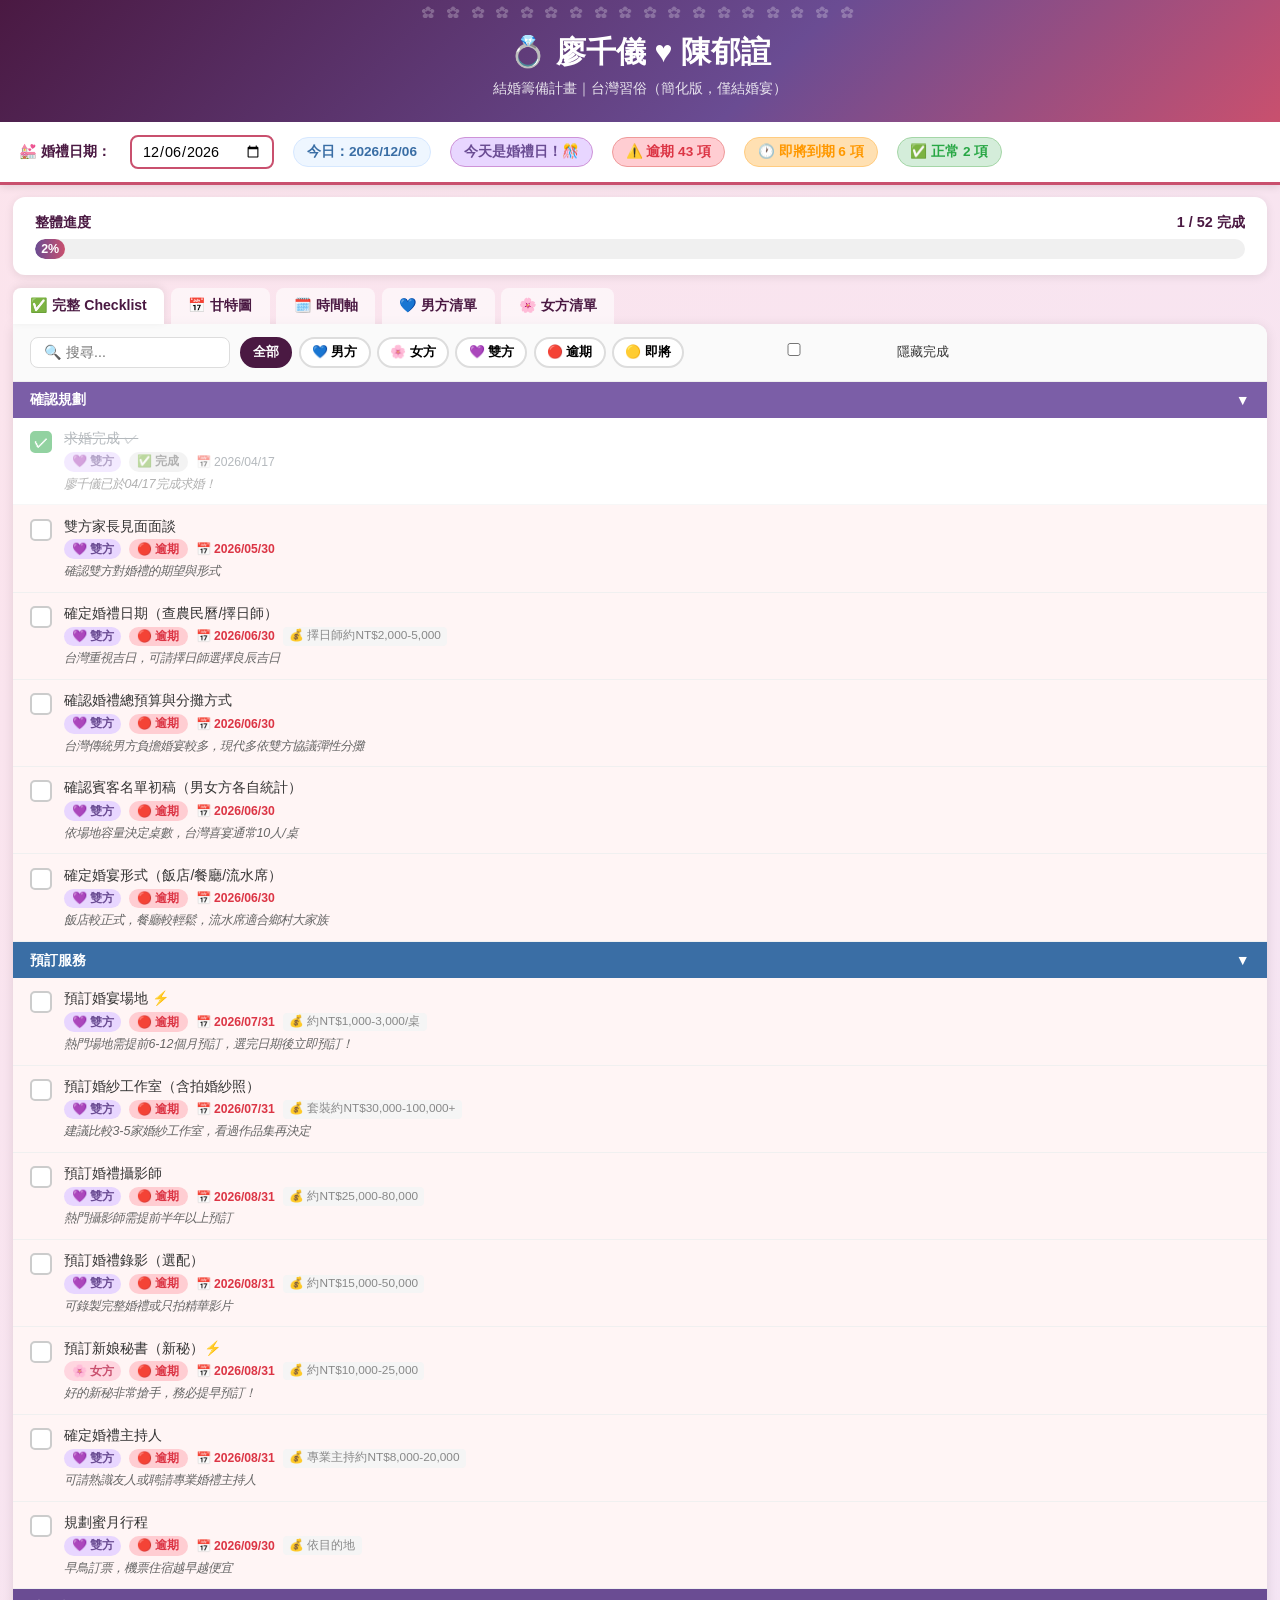
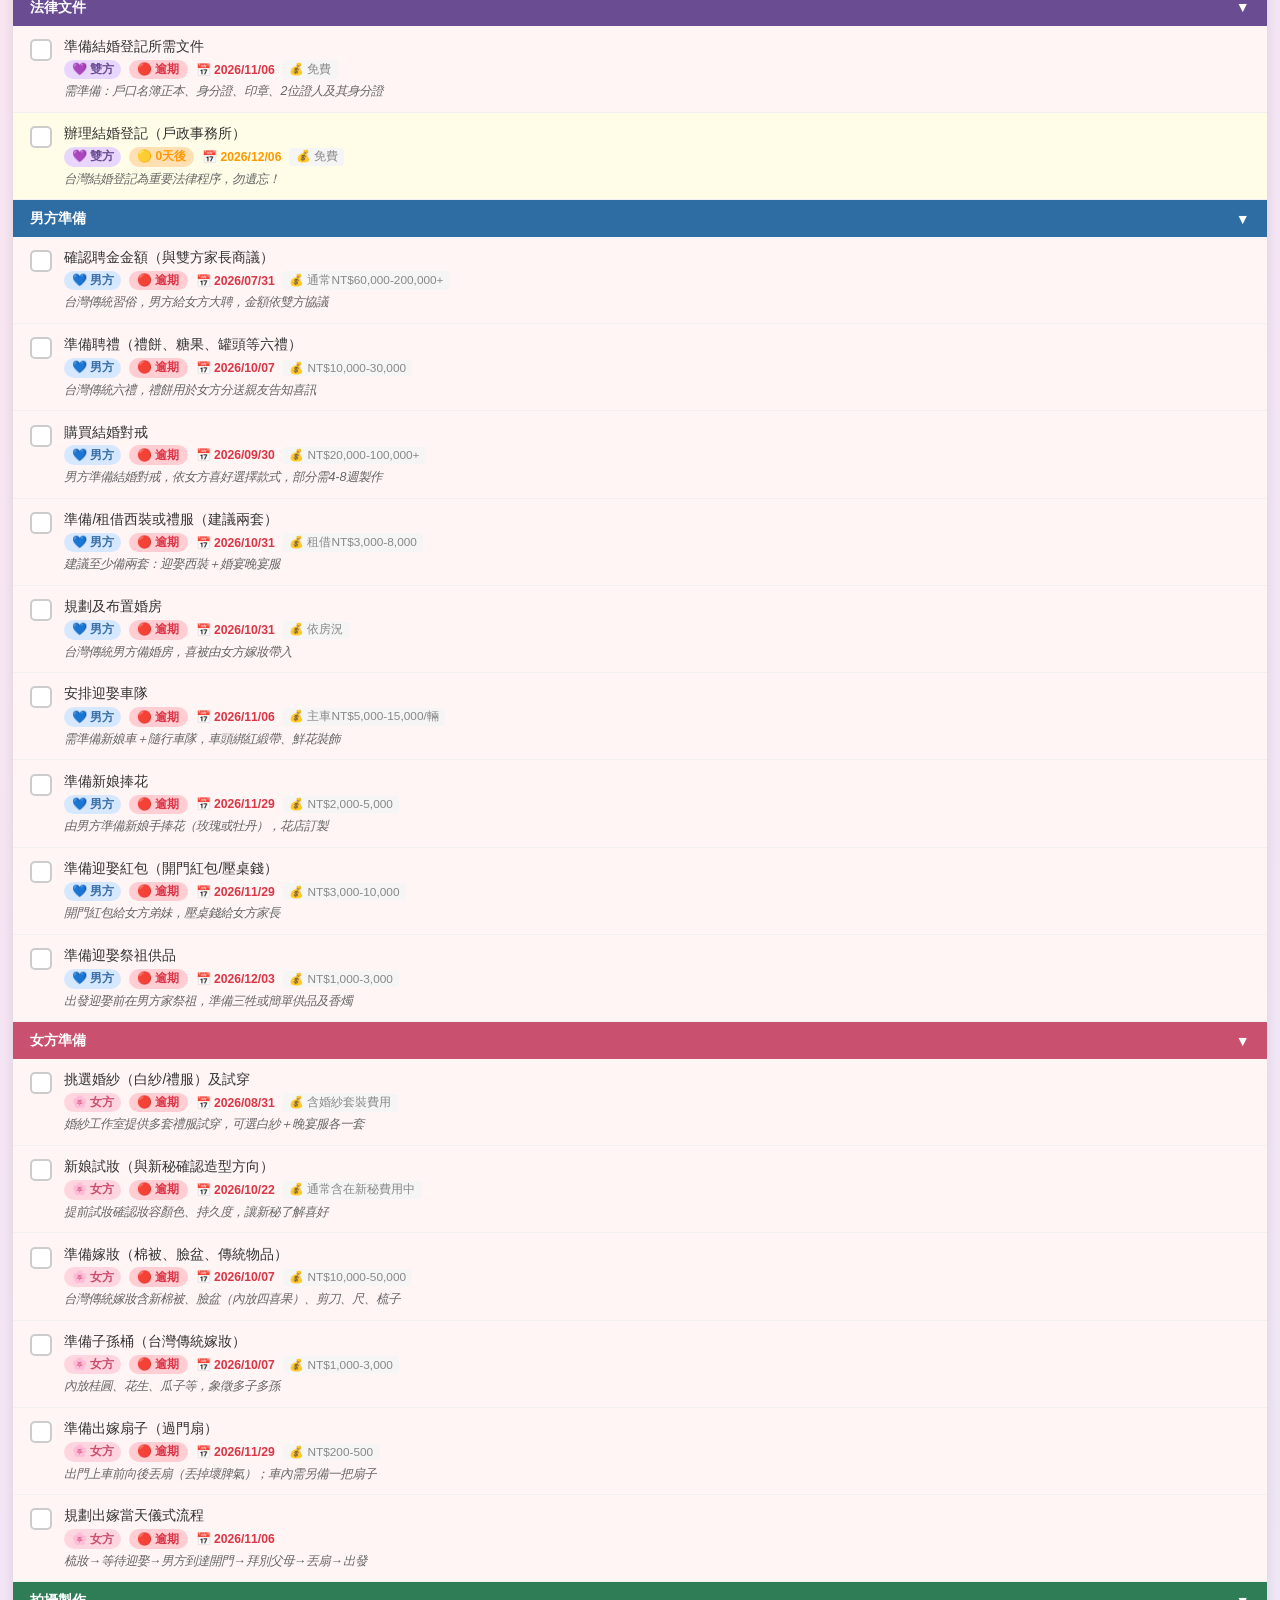
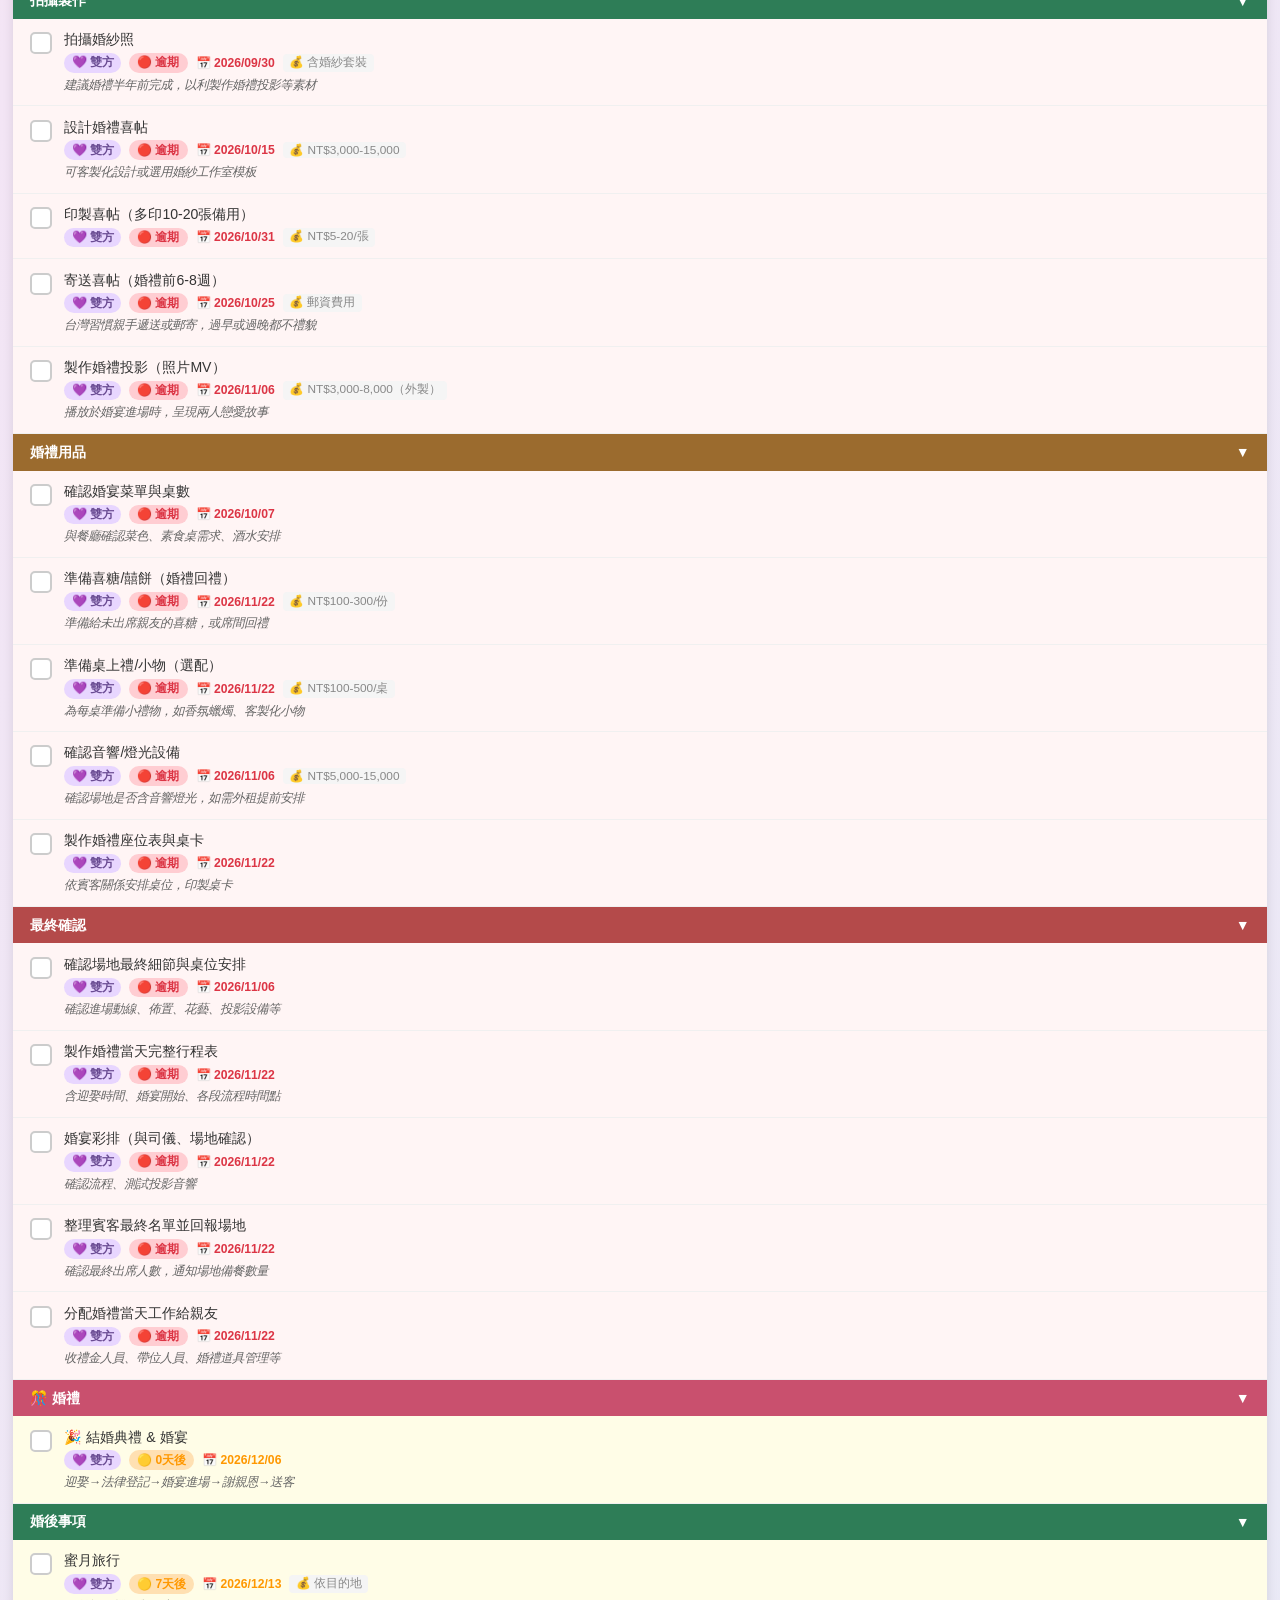
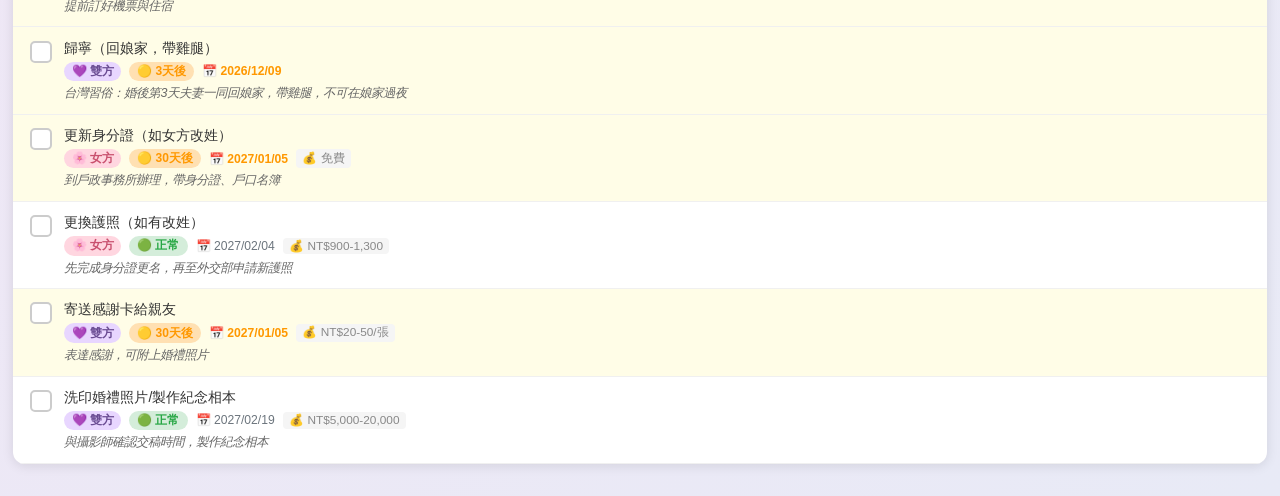
==== planner/index.html @ e8881067 "feat: 新增 planner/ 婚禮規劃頁，部署至 GitHub Pages 將 wedding_planner.html 複製至 planner/index.html 並部署， 讓老婆可透過 /" ====
<!DOCTYPE html>
<html lang="zh-TW">
<head>
<meta charset="UTF-8">
<meta name="viewport" content="width=device-width, initial-scale=1.0">
<title>廖千儀 ♥ 陳郁諠 婚禮籌備計畫</title>
<style>
:root{
  --pink:#C9506E;--pink-l:#FFD6E0;--pink-p:#FFF0F5;
  --blue:#3A6EA5;--blue-l:#D6E8FF;--blue-p:#EEF6FF;
  --purple:#6A4C93;--purple-l:#E8D6FF;
  --dark:#4A1942;--green:#28a745;--green-l:#D4EDDA;
  --red:#dc3545;--red-l:#FFCDD2;
  --yellow:#FFF9C4;--orange:#FF9800;--orange-l:#FFE0B2;
  --gray:#6c757d;--white:#fff;
}
*{box-sizing:border-box;margin:0;padding:0;}
body{font-family:'Segoe UI',Arial,sans-serif;background:linear-gradient(135deg,#fce4ec 0%,#f3e5f5 50%,#e8eaf6 100%);min-height:100vh;color:#333;}

/* Hero */
.hero{background:linear-gradient(135deg,var(--dark) 0%,#6A4C93 60%,var(--pink) 100%);color:#fff;text-align:center;padding:2rem 1rem 1.5rem;position:relative;overflow:hidden;}
.hero::before{content:"✿ ✿ ✿ ✿ ✿ ✿ ✿ ✿ ✿ ✿ ✿ ✿ ✿ ✿ ✿ ✿ ✿ ✿";position:absolute;top:6px;left:0;right:0;font-size:13px;opacity:.25;letter-spacing:4px;}
.hero h1{font-size:1.9rem;font-weight:700;margin-bottom:.4rem;}
.hero p{font-size:.9rem;opacity:.85;}

/* Settings bar */
.settings-bar{background:#fff;border-bottom:3px solid var(--pink);padding:.8rem 1.2rem;display:flex;gap:1.2rem;align-items:center;flex-wrap:wrap;box-shadow:0 2px 8px rgba(0,0,0,.1);}
.settings-bar label{font-weight:700;font-size:.9rem;color:var(--dark);}
.settings-bar input[type=date]{padding:.35rem .6rem;border:2px solid var(--pink);border-radius:8px;font-size:.9rem;cursor:pointer;font-family:inherit;}
.today-badge{background:var(--blue-p);color:var(--blue);padding:.3rem .8rem;border-radius:20px;font-size:.85rem;font-weight:600;border:1px solid var(--blue-l);}
.stat-badge{padding:.3rem .8rem;border-radius:20px;font-size:.85rem;font-weight:700;cursor:pointer;}
.stat-overdue{background:var(--red-l);color:var(--red);border:1px solid #ef9a9a;}
.stat-soon{background:var(--orange-l);color:var(--orange);border:1px solid #ffcc80;}
.stat-ok{background:var(--green-l);color:var(--green);border:1px solid #a5d6a7;}
.days-to-wedding{background:var(--purple-l);color:var(--purple);border:1px solid #ce93d8;padding:.3rem .8rem;border-radius:20px;font-size:.85rem;font-weight:700;}

/* Progress */
.progress-section{background:#fff;margin:.8rem;border-radius:12px;padding:1rem 1.4rem;box-shadow:0 2px 10px rgba(0,0,0,.09);}
.progress-label{display:flex;justify-content:space-between;margin-bottom:.4rem;font-weight:600;color:var(--dark);font-size:.9rem;}
.progress-bar{height:20px;background:#f0f0f0;border-radius:10px;overflow:hidden;}
.progress-fill{height:100%;border-radius:10px;background:linear-gradient(90deg,var(--purple),var(--pink));transition:width .5s;display:flex;align-items:center;justify-content:center;color:#fff;font-size:.78rem;font-weight:700;min-width:30px;}

/* Tabs */
.tabs{display:flex;gap:.4rem;padding:0 .8rem;flex-wrap:wrap;}
.tab-btn{padding:.55rem 1.1rem;border:none;border-radius:8px 8px 0 0;cursor:pointer;font-size:.88rem;font-weight:600;background:rgba(255,255,255,.6);color:var(--dark);transition:all .2s;}
.tab-btn.active{background:#fff;box-shadow:0 -2px 8px rgba(0,0,0,.08);}
.tab-btn:hover:not(.active){background:rgba(255,255,255,.85);}

/* Tab content */
.tab-content{display:none;padding:0 .8rem 2rem;}
.tab-content.active{display:block;}

/* ── GANTT ── */
.gantt-wrap{background:#fff;border-radius:0 12px 12px 12px;padding:1.1rem;overflow-x:auto;box-shadow:0 2px 12px rgba(0,0,0,.1);}
.gantt-info{background:var(--yellow);border-left:4px solid #f9a825;padding:.6rem 1rem;border-radius:4px;margin-bottom:.9rem;font-size:.85rem;color:#5d4037;}
.legend{display:flex;gap:.9rem;flex-wrap:wrap;font-size:.82rem;align-items:center;margin-bottom:.9rem;}
.legend-item{display:flex;align-items:center;gap:.3rem;}
.leg-dot{width:16px;height:16px;border-radius:3px;}
table.gantt{border-collapse:collapse;width:100%;min-width:880px;font-size:.8rem;}
table.gantt th{background:var(--dark);color:#fff;padding:.45rem .35rem;text-align:center;white-space:nowrap;font-weight:700;font-size:.78rem;}
table.gantt td{border:1px solid #e0e0e0;padding:.3rem .3rem;vertical-align:middle;}
table.gantt tr:hover td{filter:brightness(.96);}
.g-cat{font-weight:700;font-size:.76rem;text-align:center;}
.g-task{font-size:.82rem;}
.g-own{text-align:center;font-weight:700;font-size:.76rem;color:#fff;border-radius:4px;padding:.1rem .25rem;white-space:nowrap;}
.o-m{background:var(--blue);}
.o-f{background:var(--pink);}
.o-b{background:var(--purple);}
.g-bar{text-align:center;font-size:.85rem;transition:background .3s;}
/* bar colors */
.bar-m{background:#bcd4f0;}
.bar-f{background:#f5b8cc;}
.bar-b{background:#c9b8e8;}
.bar-done{background:#aedca0;}
.bar-wed{background:var(--pink);color:#fff;font-weight:700;}
/* column state overrides (applied via JS class) */
.col-today{background:#FFF9C4 !important;outline:2px solid #f9a825;outline-offset:-2px;}
.col-wed{background:#FFCDD2 !important;outline:2px solid var(--pink);outline-offset:-2px;}
.col-past{opacity:.55;}
.th-today{background:#f9a825 !important;position:relative;}
.th-wed{background:var(--pink) !important;}
.th-past{background:#888 !important;}

/* ── CHECKLIST ── */
.cl-wrap{background:#fff;border-radius:0 12px 12px 12px;box-shadow:0 2px 12px rgba(0,0,0,.1);overflow:hidden;}
.cl-toolbar{padding:.8rem 1.1rem;background:#fafafa;border-bottom:1px solid #eee;display:flex;gap:.6rem;align-items:center;flex-wrap:wrap;}
.cl-toolbar input{padding:.4rem .8rem;border:1px solid #ddd;border-radius:8px;font-size:.88rem;width:200px;}
.filter-wrap{display:flex;gap:.4rem;flex-wrap:wrap;}
.fbtn{padding:.3rem .7rem;border:2px solid #ddd;border-radius:16px;cursor:pointer;font-size:.8rem;background:#fff;font-weight:600;transition:all .2s;}
.fbtn.a-all{border-color:var(--dark);background:var(--dark);color:#fff;}
.fbtn.a-m{border-color:var(--blue);background:var(--blue);color:#fff;}
.fbtn.a-f{border-color:var(--pink);background:var(--pink);color:#fff;}
.fbtn.a-b{border-color:var(--purple);background:var(--purple);color:#fff;}
.fbtn.a-over{border-color:var(--red);background:var(--red);color:#fff;}
.fbtn.a-soon{border-color:var(--orange);background:var(--orange);color:#fff;}
.fbtn:hover:not([class*='a-']){background:#f0f0f0;}
.cl-sec-hdr{padding:.55rem 1.1rem;font-weight:700;font-size:.88rem;color:#fff;cursor:pointer;display:flex;justify-content:space-between;align-items:center;user-select:none;}
.cl-sec-hdr:hover{filter:brightness(.93);}
.cl-item{display:flex;align-items:flex-start;gap:.75rem;padding:.7rem 1.1rem;border-bottom:1px solid #f0f0f0;transition:background .12s;}
.cl-item:hover{background:#fafafa;}
.cl-item.is-done{opacity:.5;}
.cl-item.is-done .cl-task{text-decoration:line-through;color:var(--gray);}
.cl-item.is-overdue{background:#fff5f5;}
.cl-item.is-soon{background:#fffde7;}
.cl-chk{flex-shrink:0;width:22px;height:22px;border:2px solid #ccc;border-radius:5px;cursor:pointer;display:flex;align-items:center;justify-content:center;transition:all .2s;margin-top:2px;background:#fff;}
.cl-chk.checked{background:var(--green);border-color:var(--green);}
.cl-chk.checked::after{content:"✓";color:#fff;font-size:14px;font-weight:700;}
.cl-body{flex:1;}
.cl-task{font-size:.88rem;font-weight:500;margin-bottom:.2rem;line-height:1.4;}
.cl-meta{display:flex;gap:.5rem;flex-wrap:wrap;align-items:center;font-size:.76rem;}
.badge{padding:.08rem .45rem;border-radius:10px;font-weight:600;}
.badge-m{background:var(--blue-l);color:var(--blue);}
.badge-f{background:var(--pink-l);color:var(--pink);}
.badge-b{background:var(--purple-l);color:var(--purple);}
.status-badge{padding:.08rem .5rem;border-radius:10px;font-weight:700;font-size:.75rem;}
.st-over{background:var(--red-l);color:var(--red);}
.st-soon{background:var(--orange-l);color:var(--orange);}
.st-ok{background:var(--green-l);color:var(--green);}
.st-done{background:#e8e8e8;color:#666;}
.st-none{display:none;}
.dl-text{color:var(--gray);}
.dl-text.dl-over{color:var(--red);font-weight:600;}
.dl-text.dl-soon{color:var(--orange);font-weight:600;}
.budget-tag{font-size:.74rem;color:#888;background:#f5f5f5;padding:.08rem .4rem;border-radius:4px;}
.cl-note{font-size:.78rem;color:#666;margin-top:.25rem;line-height:1.4;font-style:italic;}
.cl-item.hidden{display:none;}

/* ── TIMELINE ── */
.tl-wrap{background:#fff;border-radius:0 12px 12px 12px;padding:1.2rem;box-shadow:0 2px 12px rgba(0,0,0,.1);}
.timeline{position:relative;padding-left:2rem;}
.timeline::before{content:"";position:absolute;left:.72rem;top:0;bottom:0;width:2px;background:linear-gradient(to bottom,var(--purple),var(--pink));}
.tl-item{position:relative;margin-bottom:1.4rem;}
.tl-dot{position:absolute;left:-1.5rem;top:.3rem;width:13px;height:13px;border-radius:50%;border:3px solid #fff;box-shadow:0 0 0 2px var(--purple);background:var(--purple);}
.tl-dot.d-done{background:var(--green);box-shadow:0 0 0 2px var(--green);}
.tl-dot.d-current{background:var(--orange);box-shadow:0 0 0 2px var(--orange);width:16px;height:16px;left:-1.65rem;}
.tl-dot.d-wed{background:var(--pink);box-shadow:0 0 0 2px var(--pink);width:16px;height:16px;left:-1.65rem;}
.tl-month{font-weight:700;font-size:.83rem;display:inline-flex;align-items:center;gap:.4rem;padding:.2rem .7rem;border-radius:10px;margin-bottom:.4rem;}
.tl-tasks{list-style:none;}
.tl-tasks li{font-size:.86rem;padding:.28rem 0;border-bottom:1px dashed #eee;display:flex;gap:.4rem;align-items:flex-start;line-height:1.4;}
.tl-tasks li:last-child{border-bottom:none;}
.tl-tag{flex-shrink:0;font-size:.7rem;font-weight:700;padding:.04rem .35rem;border-radius:7px;margin-top:2px;}

/* ── SPECIFIC ── */
.spec-hdr{color:#fff;padding:.75rem 1.1rem;font-weight:700;font-size:.95rem;}

@media(max-width:600px){
  .hero h1{font-size:1.4rem;}
  .tab-btn{padding:.45rem .7rem;font-size:.8rem;}
  .settings-bar{gap:.7rem;}
}
</style>
</head>
<body>

<div class="hero">
  <h1>💍 廖千儀 ♥ 陳郁諠</h1>
  <p>結婚籌備計畫｜台灣習俗（簡化版，僅結婚宴）</p>
</div>

<div class="settings-bar">
  <label for="wedding-input">💒 婚禮日期：</label>
  <input type="date" id="wedding-input" value="2026-12-06">
  <span class="today-badge" id="today-display"></span>
  <span class="days-to-wedding" id="days-countdown"></span>
  <span class="stat-badge stat-overdue" id="badge-over" style="cursor:pointer" onclick="setFilter('over')">⚠️ 逾期 <span id="cnt-over">0</span> 項</span>
  <span class="stat-badge stat-soon" id="badge-soon" style="cursor:pointer" onclick="setFilter('soon')">🕐 即將到期 <span id="cnt-soon">0</span> 項</span>
  <span class="stat-badge stat-ok" id="badge-ok">✅ 正常 <span id="cnt-ok">0</span> 項</span>
</div>

<div class="progress-section">
  <div class="progress-label">
    <span>整體進度</span>
    <span id="prog-text">0 / 0 完成</span>
  </div>
  <div class="progress-bar"><div class="progress-fill" id="prog-fill" style="width:0%">0%</div></div>
</div>

<div class="tabs">
  <button class="tab-btn active" onclick="switchTab('checklist',this)">✅ 完整 Checklist</button>
  <button class="tab-btn" onclick="switchTab('gantt',this)">📅 甘特圖</button>
  <button class="tab-btn" onclick="switchTab('timeline',this)">🗓️ 時間軸</button>
  <button class="tab-btn" onclick="switchTab('male',this)">💙 男方清單</button>
  <button class="tab-btn" onclick="switchTab('female',this)">🌸 女方清單</button>
</div>

<!-- ── CHECKLIST ── -->
<div id="tab-checklist" class="tab-content active">
<div class="cl-wrap">
  <div class="cl-toolbar">
    <input type="text" id="search-q" placeholder="🔍 搜尋..." oninput="applyFilters()">
    <div class="filter-wrap">
      <button class="fbtn a-all" id="f-all" onclick="setFilter('all')">全部</button>
      <button class="fbtn" id="f-m" onclick="setFilter('m')">💙 男方</button>
      <button class="fbtn" id="f-f" onclick="setFilter('f')">🌸 女方</button>
      <button class="fbtn" id="f-b" onclick="setFilter('b')">💜 雙方</button>
      <button class="fbtn" id="f-over" onclick="setFilter('over')">🔴 逾期</button>
      <button class="fbtn" id="f-soon" onclick="setFilter('soon')">🟡 即將</button>
    </div>
    <label style="font-size:.82rem"><input type="checkbox" id="hide-done" onchange="applyFilters()"> 隱藏完成</label>
  </div>
  <div id="cl-body"></div>
</div>
</div>

<!-- ── GANTT ── -->
<div id="tab-gantt" class="tab-content">
<div class="gantt-wrap">
  <div class="gantt-info" id="gantt-info"></div>
  <div class="legend">
    <strong>圖例：</strong>
    <span class="legend-item"><span class="leg-dot" style="background:#bcd4f0"></span>男方</span>
    <span class="legend-item"><span class="leg-dot" style="background:#f5b8cc"></span>女方</span>
    <span class="legend-item"><span class="leg-dot" style="background:#c9b8e8"></span>雙方共同</span>
    <span class="legend-item"><span class="leg-dot" style="background:#aedca0"></span>已完成</span>
    <span class="legend-item"><span class="leg-dot" style="background:var(--pink)"></span>婚禮當天</span>
    <span class="legend-item"><span class="leg-dot" style="background:#FFF9C4;border:2px solid #f9a825"></span>今日</span>
    <span class="legend-item"><span class="leg-dot" style="background:#FFCDD2;border:2px solid var(--pink)"></span>婚禮月</span>
  </div>
  <div style="overflow-x:auto"><table class="gantt" id="g-table"><thead id="g-head"></thead><tbody id="g-body"></tbody></table></div>
</div>
</div>

<!-- ── TIMELINE ── -->
<div id="tab-timeline" class="tab-content">
<div class="tl-wrap">
  <div class="timeline" id="tl-body"></div>
</div>
</div>

<!-- ── MALE ── -->
<div id="tab-male" class="tab-content">
<div class="cl-wrap">
  <div class="spec-hdr" style="background:var(--blue)">💙 廖千儀（男方）專屬清單 <span style="font-size:.82rem;font-weight:400;opacity:.85">— 雙方共同事項請至「完整 Checklist」查看</span></div>
  <div id="male-body"></div>
</div>
</div>

<!-- ── FEMALE ── -->
<div id="tab-female" class="tab-content">
<div class="cl-wrap">
  <div class="spec-hdr" style="background:var(--pink)">🌸 陳郁諠（女方）專屬清單 <span style="font-size:.82rem;font-weight:400;opacity:.85">— 雙方共同事項請至「完整 Checklist」查看</span></div>
  <div id="female-body"></div>
</div>
</div>

<script>
// ═══════════════════════════════════════════════
// DATA
// ═══════════════════════════════════════════════
// owner: 'm'=男方, 'f'=女方, 'b'=雙方
// deadlineOffset: null=固定日期, 數字=相對婚禮天數(負=前,正=後)
// fixedDate: 'YYYY-MM-DD' for fixed, null for relative
// done: true if already completed

const CL = [
  {cat:"確認規劃",task:"求婚完成 ✓",owner:"b",fixedDate:"2026-04-17",deadlineOffset:null,note:"廖千儀已於04/17完成求婚！",budget:"",done:true},
  {cat:"確認規劃",task:"雙方家長見面面談",owner:"b",fixedDate:"2026-05-30",deadlineOffset:null,note:"確認雙方對婚禮的期望與形式",budget:""},
  {cat:"確認規劃",task:"確定婚禮日期（查農民曆/擇日師）",owner:"b",fixedDate:"2026-06-30",deadlineOffset:null,note:"台灣重視吉日，可請擇日師選擇良辰吉日",budget:"擇日師約NT$2,000-5,000"},
  {cat:"確認規劃",task:"確認婚禮總預算與分攤方式",owner:"b",fixedDate:"2026-06-30",deadlineOffset:null,note:"台灣傳統男方負擔婚宴較多，現代多依雙方協議彈性分攤",budget:""},
  {cat:"確認規劃",task:"確認賓客名單初稿（男女方各自統計）",owner:"b",fixedDate:"2026-06-30",deadlineOffset:null,note:"依場地容量決定桌數，台灣喜宴通常10人/桌",budget:""},
  {cat:"確認規劃",task:"確定婚宴形式（飯店/餐廳/流水席）",owner:"b",fixedDate:"2026-06-30",deadlineOffset:null,note:"飯店較正式，餐廳較輕鬆，流水席適合鄉村大家族",budget:""},
  {cat:"預訂服務",task:"預訂婚宴場地 ⚡",owner:"b",fixedDate:"2026-07-31",deadlineOffset:null,note:"熱門場地需提前6-12個月預訂，選完日期後立即預訂！",budget:"約NT$1,000-3,000/桌"},
  {cat:"預訂服務",task:"預訂婚紗工作室（含拍婚紗照）",owner:"b",fixedDate:"2026-07-31",deadlineOffset:null,note:"建議比較3-5家婚紗工作室，看過作品集再決定",budget:"套裝約NT$30,000-100,000+"},
  {cat:"預訂服務",task:"預訂婚禮攝影師",owner:"b",fixedDate:"2026-08-31",deadlineOffset:null,note:"熱門攝影師需提前半年以上預訂",budget:"約NT$25,000-80,000"},
  {cat:"預訂服務",task:"預訂婚禮錄影（選配）",owner:"b",fixedDate:"2026-08-31",deadlineOffset:null,note:"可錄製完整婚禮或只拍精華影片",budget:"約NT$15,000-50,000"},
  {cat:"預訂服務",task:"預訂新娘秘書（新秘）⚡",owner:"f",fixedDate:"2026-08-31",deadlineOffset:null,note:"好的新秘非常搶手，務必提早預訂！",budget:"約NT$10,000-25,000"},
  {cat:"預訂服務",task:"確定婚禮主持人",owner:"b",fixedDate:"2026-08-31",deadlineOffset:null,note:"可請熟識友人或聘請專業婚禮主持人",budget:"專業主持約NT$8,000-20,000"},
  {cat:"預訂服務",task:"規劃蜜月行程",owner:"b",fixedDate:"2026-09-30",deadlineOffset:null,note:"早鳥訂票，機票住宿越早越便宜",budget:"依目的地"},
  {cat:"法律文件",task:"準備結婚登記所需文件",owner:"b",fixedDate:null,deadlineOffset:-30,note:"需準備：戶口名簿正本、身分證、印章、2位證人及其身分證",budget:"免費"},
  {cat:"法律文件",task:"辦理結婚登記（戶政事務所）",owner:"b",fixedDate:null,deadlineOffset:0,note:"台灣結婚登記為重要法律程序，勿遺忘！",budget:"免費"},
  {cat:"男方準備",task:"確認聘金金額（與雙方家長商議）",owner:"m",fixedDate:"2026-07-31",deadlineOffset:null,note:"台灣傳統習俗，男方給女方大聘，金額依雙方協議",budget:"通常NT$60,000-200,000+"},
  {cat:"男方準備",task:"準備聘禮（禮餅、糖果、罐頭等六禮）",owner:"m",fixedDate:null,deadlineOffset:-60,note:"台灣傳統六禮，禮餅用於女方分送親友告知喜訊",budget:"NT$10,000-30,000"},
  {cat:"男方準備",task:"購買結婚對戒",owner:"m",fixedDate:"2026-09-30",deadlineOffset:null,note:"男方準備結婚對戒，依女方喜好選擇款式，部分需4-8週製作",budget:"NT$20,000-100,000+"},
  {cat:"男方準備",task:"準備/租借西裝或禮服（建議兩套）",owner:"m",fixedDate:"2026-10-31",deadlineOffset:null,note:"建議至少備兩套：迎娶西裝＋婚宴晚宴服",budget:"租借NT$3,000-8,000"},
  {cat:"男方準備",task:"規劃及布置婚房",owner:"m",fixedDate:"2026-10-31",deadlineOffset:null,note:"台灣傳統男方備婚房，喜被由女方嫁妝帶入",budget:"依房況"},
  {cat:"男方準備",task:"安排迎娶車隊",owner:"m",fixedDate:null,deadlineOffset:-30,note:"需準備新娘車＋隨行車隊，車頭綁紅緞帶、鮮花裝飾",budget:"主車NT$5,000-15,000/輛"},
  {cat:"男方準備",task:"準備新娘捧花",owner:"m",fixedDate:null,deadlineOffset:-7,note:"由男方準備新娘手捧花（玫瑰或牡丹），花店訂製",budget:"NT$2,000-5,000"},
  {cat:"男方準備",task:"準備迎娶紅包（開門紅包/壓桌錢）",owner:"m",fixedDate:null,deadlineOffset:-7,note:"開門紅包給女方弟妹，壓桌錢給女方家長",budget:"NT$3,000-10,000"},
  {cat:"男方準備",task:"準備迎娶祭祖供品",owner:"m",fixedDate:null,deadlineOffset:-3,note:"出發迎娶前在男方家祭祖，準備三牲或簡單供品及香燭",budget:"NT$1,000-3,000"},
  {cat:"女方準備",task:"挑選婚紗（白紗/禮服）及試穿",owner:"f",fixedDate:"2026-08-31",deadlineOffset:null,note:"婚紗工作室提供多套禮服試穿，可選白紗＋晚宴服各一套",budget:"含婚紗套裝費用"},
  {cat:"女方準備",task:"新娘試妝（與新秘確認造型方向）",owner:"f",fixedDate:null,deadlineOffset:-45,note:"提前試妝確認妝容顏色、持久度，讓新秘了解喜好",budget:"通常含在新秘費用中"},
  {cat:"女方準備",task:"準備嫁妝（棉被、臉盆、傳統物品）",owner:"f",fixedDate:null,deadlineOffset:-60,note:"台灣傳統嫁妝含新棉被、臉盆（內放四喜果）、剪刀、尺、梳子",budget:"NT$10,000-50,000"},
  {cat:"女方準備",task:"準備子孫桶（台灣傳統嫁妝）",owner:"f",fixedDate:null,deadlineOffset:-60,note:"內放桂圓、花生、瓜子等，象徵多子多孫",budget:"NT$1,000-3,000"},
  {cat:"女方準備",task:"準備出嫁扇子（過門扇）",owner:"f",fixedDate:null,deadlineOffset:-7,note:"出門上車前向後丟扇（丟掉壞脾氣）；車內需另備一把扇子",budget:"NT$200-500"},
  {cat:"女方準備",task:"規劃出嫁當天儀式流程",owner:"f",fixedDate:null,deadlineOffset:-30,note:"梳妝→等待迎娶→男方到達開門→拜別父母→丟扇→出發",budget:""},
  {cat:"拍攝製作",task:"拍攝婚紗照",owner:"b",fixedDate:"2026-09-30",deadlineOffset:null,note:"建議婚禮半年前完成，以利製作婚禮投影等素材",budget:"含婚紗套裝"},
  {cat:"拍攝製作",task:"設計婚禮喜帖",owner:"b",fixedDate:"2026-10-15",deadlineOffset:null,note:"可客製化設計或選用婚紗工作室模板",budget:"NT$3,000-15,000"},
  {cat:"拍攝製作",task:"印製喜帖（多印10-20張備用）",owner:"b",fixedDate:"2026-10-31",deadlineOffset:null,note:"",budget:"NT$5-20/張"},
  {cat:"拍攝製作",task:"寄送喜帖（婚禮前6-8週）",owner:"b",fixedDate:null,deadlineOffset:-42,note:"台灣習慣親手遞送或郵寄，過早或過晚都不禮貌",budget:"郵資費用"},
  {cat:"拍攝製作",task:"製作婚禮投影（照片MV）",owner:"b",fixedDate:null,deadlineOffset:-30,note:"播放於婚宴進場時，呈現兩人戀愛故事",budget:"NT$3,000-8,000（外製）"},
  {cat:"婚禮用品",task:"確認婚宴菜單與桌數",owner:"b",fixedDate:null,deadlineOffset:-60,note:"與餐廳確認菜色、素食桌需求、酒水安排",budget:""},
  {cat:"婚禮用品",task:"準備喜糖/囍餅（婚禮回禮）",owner:"b",fixedDate:null,deadlineOffset:-14,note:"準備給未出席親友的喜糖，或席間回禮",budget:"NT$100-300/份"},
  {cat:"婚禮用品",task:"準備桌上禮/小物（選配）",owner:"b",fixedDate:null,deadlineOffset:-14,note:"為每桌準備小禮物，如香氛蠟燭、客製化小物",budget:"NT$100-500/桌"},
  {cat:"婚禮用品",task:"確認音響/燈光設備",owner:"b",fixedDate:null,deadlineOffset:-30,note:"確認場地是否含音響燈光，如需外租提前安排",budget:"NT$5,000-15,000"},
  {cat:"婚禮用品",task:"製作婚禮座位表與桌卡",owner:"b",fixedDate:null,deadlineOffset:-14,note:"依賓客關係安排桌位，印製桌卡",budget:""},
  {cat:"最終確認",task:"確認場地最終細節與桌位安排",owner:"b",fixedDate:null,deadlineOffset:-30,note:"確認進場動線、佈置、花藝、投影設備等",budget:""},
  {cat:"最終確認",task:"製作婚禮當天完整行程表",owner:"b",fixedDate:null,deadlineOffset:-14,note:"含迎娶時間、婚宴開始、各段流程時間點",budget:""},
  {cat:"最終確認",task:"婚宴彩排（與司儀、場地確認）",owner:"b",fixedDate:null,deadlineOffset:-14,note:"確認流程、測試投影音響",budget:""},
  {cat:"最終確認",task:"整理賓客最終名單並回報場地",owner:"b",fixedDate:null,deadlineOffset:-14,note:"確認最終出席人數，通知場地備餐數量",budget:""},
  {cat:"最終確認",task:"分配婚禮當天工作給親友",owner:"b",fixedDate:null,deadlineOffset:-14,note:"收禮金人員、帶位人員、婚禮道具管理等",budget:""},
  {cat:"🎊 婚禮",task:"🎉 結婚典禮 & 婚宴",owner:"b",fixedDate:null,deadlineOffset:0,note:"迎娶→法律登記→婚宴進場→謝親恩→送客",budget:""},
  {cat:"婚後事項",task:"蜜月旅行",owner:"b",fixedDate:null,deadlineOffset:7,note:"提前訂好機票與住宿",budget:"依目的地"},
  {cat:"婚後事項",task:"歸寧（回娘家，帶雞腿）",owner:"b",fixedDate:null,deadlineOffset:3,note:"台灣習俗：婚後第3天夫妻一同回娘家，帶雞腿，不可在娘家過夜",budget:""},
  {cat:"婚後事項",task:"更新身分證（如女方改姓）",owner:"f",fixedDate:null,deadlineOffset:30,note:"到戶政事務所辦理，帶身分證、戶口名簿",budget:"免費"},
  {cat:"婚後事項",task:"更換護照（如有改姓）",owner:"f",fixedDate:null,deadlineOffset:60,note:"先完成身分證更名，再至外交部申請新護照",budget:"NT$900-1,300"},
  {cat:"婚後事項",task:"寄送感謝卡給親友",owner:"b",fixedDate:null,deadlineOffset:30,note:"表達感謝，可附上婚禮照片",budget:"NT$20-50/張"},
  {cat:"婚後事項",task:"洗印婚禮照片/製作紀念相本",owner:"b",fixedDate:null,deadlineOffset:75,note:"與攝影師確認交稿時間，製作紀念相本",budget:"NT$5,000-20,000"},
];

const CAT_COLOR={
  "確認規劃":"#7B5EA7","預訂服務":"#3A6EA5","法律文件":"#6A4C93",
  "男方準備":"#2E6DA4","女方準備":"#C9506E","拍攝製作":"#2E7D57",
  "婚禮用品":"#9B6B2E","最終確認":"#B44A4A","🎊 婚禮":"#C9506E","婚後事項":"#2E7D57"
};

// Month index helpers (base: 2026-05 = 0)
const BASE_Y=2026, BASE_M=5;
function monthIdx(y,m){return (y-BASE_Y)*12+(m-BASE_M);}
function idxToDate(idx){
  const totalM = BASE_M-1+idx;
  return new Date(BASE_Y+Math.floor(totalM/12), totalM%12, 1);
}
const MONTH_ZH=["一","二","三","四","五","六","七","八","九","十","十一","十二"];

// Gantt items: [cat, task, owner, startOff, endOff, barType, isFixed]
// isFixed=false → offsets are months relative to wedding (0=wedding month, negative=before)
// isFixed=true  → startOff/endOff are [year,month] absolute dates
const GANTT=[
  ["確認規劃","求婚完成 ✓","b",    [2026,4],[2026,4],"done",true],
  ["確認規劃","家長面談 05/30","b",[2026,5],[2026,5],"done",true],
  ["確認規劃","確定婚禮日期","b",  -7,-6,"b",false],
  ["確認規劃","確認總預算","b",    -7,-6,"b",false],
  ["確認規劃","賓客名單初稿","b",  -6,-5,"b",false],
  ["確認規劃","確定婚宴形式","b",  -7,-6,"b",false],
  ["預訂服務","預訂婚宴場地 ⚡","b",-6,-4,"b",false],
  ["預訂服務","預訂婚紗工作室","b",-6,-4,"b",false],
  ["預訂服務","預訂婚禮攝影師","b",-6,-3,"b",false],
  ["預訂服務","預訂婚禮錄影","b",  -6,-3,"b",false],
  ["預訂服務","預訂新娘秘書 ⚡","f",-6,-3,"f",false],
  ["預訂服務","確定婚禮主持人","b",-5,-3,"b",false],
  ["預訂服務","規劃蜜月行程","b",  -5,-2,"b",false],
  ["法律文件","準備結婚登記文件","b",-4,-1,"b",false],
  ["法律文件","辦理結婚登記","b",  -1,0,"b",false],
  ["男方準備","確認聘金金額","m",  -6,-4,"m",false],
  ["男方準備","準備聘禮","m",      -3,-1,"m",false],
  ["男方準備","購買結婚對戒","m",  -5,-2,"m",false],
  ["男方準備","準備西裝/禮服","m", -2,-1,"m",false],
  ["男方準備","婚房布置規劃","m",  -3,-1,"m",false],
  ["男方準備","安排迎娶車隊","m",  -2,-1,"m",false],
  ["男方準備","準備迎娶道具","m",  -1,0,"m",false],
  ["女方準備","挑選婚紗","f",      -5,-3,"f",false],
  ["女方準備","準備嫁妝","f",      -3,-1,"f",false],
  ["女方準備","新娘試妝","f",      -2,-1,"f",false],
  ["女方準備","出嫁儀式規劃","f",  -2,-1,"f",false],
  ["拍攝製作","拍攝婚紗照","b",    -4,-2,"b",false],
  ["拍攝製作","設計印製喜帖","b",  -3,-2,"b",false],
  ["拍攝製作","寄送喜帖","b",      -2,-1,"b",false],
  ["拍攝製作","婚禮投影製作","b",  -2,-1,"b",false],
  ["婚禮用品","確認菜單與桌數","b",-3,-1,"b",false],
  ["婚禮用品","準備喜糖/囍餅","b", -1,0,"b",false],
  ["婚禮用品","準備桌上禮","b",    -1,0,"b",false],
  ["最終確認","確認場地細節","b",  -1,0,"b",false],
  ["最終確認","婚禮行程表","b",    -1,0,"b",false],
  ["最終確認","婚宴彩排","b",      -1,0,"b",false],
  ["最終確認","賓客最終名單","b",  -1,0,"b",false],
  ["🎊 婚禮","🎊 結婚典禮 & 婚宴","b",0,0,"wed",false],
  ["婚後事項","蜜月旅行","b",       1,2,"b",false],
  ["婚後事項","歸寧（回娘家）","b", 1,1,"b",false],
  ["婚後事項","更新身分證/護照","f",1,2,"f",false],
  ["婚後事項","寄送感謝卡","b",     1,2,"b",false],
  ["婚後事項","洗印婚禮照片","b",   1,3,"b",false],
];

// Male/Female specific items
const MALE=[
  {cat:"提親談婚",task:"主導家長面談（提親）",deadline:"2026/05/30",deadlineOffset:null,fixedDate:"2026-05-30",note:"台灣傳統由男方主導，雙方家長一同見面商議婚事"},
  {cat:"提親談婚",task:"確認婚期（與長輩商議吉日）",deadline:"2026/06/30",deadlineOffset:null,fixedDate:"2026-06-30",note:"台灣重視農民曆吉日，婚期需雙方家長確認"},
  {cat:"聘禮準備",task:"確認聘金金額",deadline:"2026/07/31",deadlineOffset:null,fixedDate:"2026-07-31",note:"聘金（大聘）是台灣傳統，表達對女方家庭的尊重",budget:"通常NT$60,000-200,000+"},
  {cat:"聘禮準備",task:"準備聘禮（六禮/十二禮）",deadline:"婚禮前2個月",deadlineOffset:-60,fixedDate:null,note:"基本聘禮：禮餅、糖果、罐頭、豬肉、酒等",budget:"NT$10,000-30,000"},
  {cat:"聘禮準備",task:"訂製禮餅（分送女方親友用）",deadline:"婚禮前2個月",deadlineOffset:-60,fixedDate:null,note:"女方收禮餅後分送親友告知喜訊",budget:"NT$5,000-20,000"},
  {cat:"婚戒準備",task:"購買結婚對戒",deadline:"2026/09/30",deadlineOffset:null,fixedDate:"2026-09-30",note:"男方準備結婚對戒，提前挑選，部分需4-8週製作",budget:"NT$20,000-100,000+"},
  {cat:"婚房準備",task:"確定婚後居住地點",deadline:"2026/08/31",deadlineOffset:null,fixedDate:"2026-08-31",note:"台灣傳統男方備婚房，現代多依兩人協議"},
  {cat:"婚房準備",task:"婚房布置（基本傢俱、臥室）",deadline:"2026/10/31",deadlineOffset:null,fixedDate:"2026-10-31",note:"喜被由女方嫁妝帶入，男方需備床架、床墊等基本設施"},
  {cat:"迎娶準備",task:"安排迎娶車隊",deadline:"婚禮前1個月",deadlineOffset:-30,fixedDate:null,note:"需準備新娘車＋隨行車隊，車頭綁紅緞帶",budget:"主車NT$5,000-15,000/輛"},
  {cat:"迎娶準備",task:"準備新娘捧花",deadline:"婚禮前1週",deadlineOffset:-7,fixedDate:null,note:"由男方準備新娘手捧花（玫瑰或牡丹）",budget:"NT$2,000-5,000"},
  {cat:"迎娶準備",task:"準備迎娶紅包（開門紅包/壓桌錢）",deadline:"婚禮前1週",deadlineOffset:-7,fixedDate:null,note:"開門紅包給女方弟妹，壓桌錢給女方家長",budget:"NT$3,000-10,000"},
  {cat:"迎娶準備",task:"準備鞭炮（依地區習俗）",deadline:"婚禮前1週",deadlineOffset:-7,fixedDate:null,note:"部分縣市有燃放限制，請先確認當地規定",budget:"NT$500-2,000"},
  {cat:"迎娶準備",task:"準備迎娶祭祖供品",deadline:"婚禮前3天",deadlineOffset:-3,fixedDate:null,note:"出發迎娶前在男方家祭祖，準備三牲或簡單供品及香燭",budget:"NT$1,000-3,000"},
  {cat:"迎娶儀式",task:"熟記迎娶當天完整流程",deadline:"婚禮當天",deadlineOffset:0,fixedDate:null,note:"①男方祭祖→②車隊出發→③到女方家→④開門紅包→⑤接新娘→⑥拜別父母→⑦新娘丟扇→⑧返回"},
  {cat:"服裝準備",task:"準備西裝/禮服（建議兩套）",deadline:"2026/10/31",deadlineOffset:null,fixedDate:"2026-10-31",note:"迎娶西裝＋婚宴晚宴服，可購買或租借",budget:"租借NT$3,000-8,000"},
  {cat:"婚宴籌備",task:"主導婚宴場地選定與預訂",deadline:"2026/07/31",deadlineOffset:null,fixedDate:"2026-07-31",note:"台灣傳統男方主辦婚宴"},
  {cat:"婚宴籌備",task:"確認婚宴男方賓客名單",deadline:"2026/08/31",deadlineOffset:null,fixedDate:"2026-08-31",note:"列出男方親戚、同學、同事，確認參加意願"},
  {cat:"婚宴籌備",task:"確認婚宴流程與主持人",deadline:"2026/10/31",deadlineOffset:null,fixedDate:"2026-10-31",note:"與主持人確認進場方式、換裝時間、謝親恩等環節"},
];

const FEMALE=[
  {cat:"婚紗造型",task:"挑選婚紗（白紗/禮服）及試穿",deadline:"2026/08/31",deadlineOffset:null,fixedDate:"2026-08-31",note:"婚紗工作室提供多套禮服試穿，可選白紗＋晚宴服",budget:"含婚紗套裝費用"},
  {cat:"婚紗造型",task:"預約新娘秘書（新秘）⚡",deadline:"2026/08/31",deadlineOffset:null,fixedDate:"2026-08-31",note:"新秘負責婚禮當天髮妝，好的新秘非常搶手，務必提早！",budget:"NT$10,000-25,000"},
  {cat:"婚紗造型",task:"新娘試妝（與新秘確認造型方向）",deadline:"婚禮前1-2個月",deadlineOffset:-45,fixedDate:null,note:"提前試妝確認妝容顏色、持久度，讓新秘了解喜好"},
  {cat:"婚紗造型",task:"準備婚禮當天配件（耳環、項鍊等）",deadline:"婚禮前1個月",deadlineOffset:-30,fixedDate:null,note:"可搭配婚紗工作室飾品或自行準備"},
  {cat:"嫁妝準備",task:"確認嫁妝清單（與家長商議）",deadline:"2026/08/31",deadlineOffset:null,fixedDate:"2026-08-31",note:"台灣傳統嫁妝象徵娘家祝福，現代多象徵性準備"},
  {cat:"嫁妝準備",task:"準備新棉被（喜被）",deadline:"婚禮前2個月",deadlineOffset:-60,fixedDate:null,note:"台灣習俗新娘帶新被褥入婚房，現代多準備2-4套",budget:"NT$5,000-20,000"},
  {cat:"嫁妝準備",task:"準備傳統嫁妝物品（臉盆組等）",deadline:"婚禮前2個月",deadlineOffset:-60,fixedDate:null,note:"臉盆內放桂圓、紅棗、花生、瓜子（四喜）＋剪刀、尺、梳子",budget:"NT$3,000-10,000"},
  {cat:"嫁妝準備",task:"準備子孫桶（傳統嫁妝之一）",deadline:"婚禮前2個月",deadlineOffset:-60,fixedDate:null,note:"內放桂圓、花生、瓜子等，象徵多子多孫",budget:"NT$1,000-3,000"},
  {cat:"出嫁儀式",task:"了解出嫁當天完整流程",deadline:"婚禮前1個月",deadlineOffset:-30,fixedDate:null,note:"梳妝→等待迎娶→開門→拜別父母（哭嫁）→丟扇→出發"},
  {cat:"出嫁儀式",task:"準備出嫁扇子（過門扇）",deadline:"婚禮前1週",deadlineOffset:-7,fixedDate:null,note:"出門上車前向後丟扇；車內需另備一把扇子",budget:"NT$200-500"},
  {cat:"出嫁儀式",task:"拜別父母儀式（哭嫁）準備",deadline:"婚禮當天",deadlineOffset:0,fixedDate:null,note:"向父母行禮拜謝，此時落淚為佳"},
  {cat:"出嫁儀式",task:"記住：出嫁後不可回頭張望",deadline:"婚禮當天",deadlineOffset:0,fixedDate:null,note:"台灣習俗，象徵對婚後生活一心一意"},
  {cat:"婚後回門",task:"歸寧準備（婚後3天回娘家）",deadline:"婚後3天內",deadlineOffset:3,fixedDate:null,note:"台灣習俗婚後第3天夫妻一同回娘家「歸寧」"},
  {cat:"婚後回門",task:"準備雞腿帶回娘家",deadline:"婚後3天",deadlineOffset:3,fixedDate:null,note:"台灣習俗歸寧要帶雞腿，且不可在娘家過夜",budget:"NT$200-500"},
  {cat:"婚後手續",task:"辦理姓氏更改（如決定改姓）",deadline:"婚後1個月",deadlineOffset:30,fixedDate:null,note:"到戶政事務所辦理，帶身分證、戶口名簿"},
  {cat:"婚後手續",task:"更換護照（如有改姓）",deadline:"婚後2個月",deadlineOffset:60,fixedDate:null,note:"先完成身分證更名，再至外交部申請新護照",budget:"NT$900-1,300"},
  {cat:"婚後手續",task:"通知銀行/保險等機構更名",deadline:"婚後3個月",deadlineOffset:90,fixedDate:null,note:"銀行帳戶、保險契約、信用卡等（如改姓）"},
];

// ═══════════════════════════════════════════════
// STATE
// ═══════════════════════════════════════════════
let filterMode='all';
const st={};

function saveState(){try{localStorage.setItem('ws26',JSON.stringify(st));}catch(e){}}
function loadState(){try{return JSON.parse(localStorage.getItem('ws26')||'{}');}catch(e){return {};}}
const saved=loadState();
CL.forEach((item,i)=>{st['cl'+i]=saved['cl'+i]??(item.done||false);});
MALE.forEach((item,i)=>{st['ml'+i]=saved['ml'+i]??false;});
FEMALE.forEach((item,i)=>{st['fe'+i]=saved['fe'+i]??false;});

// ═══════════════════════════════════════════════
// DATE HELPERS
// ═══════════════════════════════════════════════
function getWeddingDate(){
  const v=document.getElementById('wedding-input').value;
  const [y,m,d]=v.split('-').map(Number);
  return new Date(y,m-1,d);
}
function getDeadlineDate(item,weddingDate){
  if(item.deadlineOffset!==null){
    const d=new Date(weddingDate);
    d.setDate(d.getDate()+item.deadlineOffset);
    return d;
  } else if(item.fixedDate){
    const [y,m,d]=item.fixedDate.split('-').map(Number);
    return new Date(y,m-1,d);
  }
  return null;
}
function getStatus(item,i,keyPrefix,weddingDate){
  const key=keyPrefix+i;
  if(st[key]) return 'done';
  const d=getDeadlineDate(item,weddingDate);
  if(!d) return 'none';
  const today=new Date(); today.setHours(0,0,0,0);
  const dl=new Date(d); dl.setHours(0,0,0,0);
  const diff=(dl-today)/(1000*60*60*24);
  if(diff<0) return 'over';
  if(diff<=30) return 'soon';
  return 'ok';
}
function fmtDate(d){
  if(!d) return '';
  return `${d.getFullYear()}/${String(d.getMonth()+1).padStart(2,'0')}/${String(d.getDate()).padStart(2,'0')}`;
}
function daysLeft(d){
  const today=new Date(); today.setHours(0,0,0,0);
  const dl=new Date(d); dl.setHours(0,0,0,0);
  return Math.ceil((dl-today)/(1000*60*60*24));
}

// ═══════════════════════════════════════════════
// SETTINGS BAR
// ═══════════════════════════════════════════════
function updateSettingsBar(){
  const today=new Date();
  document.getElementById('today-display').textContent=`今日：${today.getFullYear()}/${String(today.getMonth()+1).padStart(2,'0')}/${String(today.getDate()).padStart(2,'0')}`;
  const wd=getWeddingDate();
  const diff=Math.ceil((wd-today)/(1000*60*60*24));
  if(diff>0) document.getElementById('days-countdown').textContent=`距婚禮還有 ${diff} 天`;
  else if(diff===0) document.getElementById('days-countdown').textContent='今天是婚禮日！🎊';
  else document.getElementById('days-countdown').textContent=`婚禮已過 ${-diff} 天`;

  let over=0,soon=0,ok=0;
  CL.forEach((item,i)=>{
    const s=getStatus(item,i,'cl',wd);
    if(s==='over') over++;
    else if(s==='soon') soon++;
    else if(s==='ok') ok++;
  });
  document.getElementById('cnt-over').textContent=over;
  document.getElementById('cnt-soon').textContent=soon;
  document.getElementById('cnt-ok').textContent=ok;
}

// ═══════════════════════════════════════════════
// CHECKLIST RENDER
// ═══════════════════════════════════════════════
function ownerBadge(o){
  if(o==='m') return '<span class="badge badge-m">💙 男方</span>';
  if(o==='f') return '<span class="badge badge-f">🌸 女方</span>';
  return '<span class="badge badge-b">💜 雙方</span>';
}

function renderCL(){
  const wd=getWeddingDate();
  const container=document.getElementById('cl-body');
  let html='';
  let prevCat='';
  CL.forEach((item,i)=>{
    const st_val=getStatus(item,i,'cl',wd);
    const isDone=st_val==='done';
    const dl=getDeadlineDate(item,wd);
    const dlStr=dl?fmtDate(dl):'';
    const dlClass=st_val==='over'?'dl-over':st_val==='soon'?'dl-soon':'';
    const stBadge=st_val==='done'?'<span class="status-badge st-done">✅ 完成</span>':
      st_val==='over'?'<span class="status-badge st-over">🔴 逾期</span>':
      st_val==='soon'?`<span class="status-badge st-soon">🟡 ${daysLeft(dl)}天後</span>`:
      st_val==='ok'?'<span class="status-badge st-ok">🟢 正常</span>':'';

    if(item.cat!==prevCat){
      if(prevCat) html+='</div>';
      const c=CAT_COLOR[item.cat]||'#555';
      html+=`<div class="cl-sec-hdr" style="background:${c}" onclick="toggleSec(this)"><span>${item.cat}</span><span>▼</span></div><div class="cl-sec-body">`;
      prevCat=item.cat;
    }
    const itemClass=`cl-item ${isDone?'is-done':''} ${st_val==='over'?'is-overdue':st_val==='soon'?'is-soon':''} owner-${item.owner}`;
    html+=`<div class="${itemClass}" id="cli-${i}">
      <div class="cl-chk ${isDone?'checked':''}" onclick="toggleCL(${i})"></div>
      <div class="cl-body">
        <div class="cl-task">${item.task}</div>
        <div class="cl-meta">
          ${ownerBadge(item.owner)}
          ${stBadge}
          ${dlStr?`<span class="dl-text ${dlClass}">📅 ${dlStr}</span>`:''}
          ${item.budget?`<span class="budget-tag">💰 ${item.budget}</span>`:''}
        </div>
        ${item.note?`<div class="cl-note">${item.note}</div>`:''}
      </div>
    </div>`;
  });
  if(prevCat) html+='</div>';
  container.innerHTML=html;
  updateProgress();
  applyFilters();
}

function toggleSec(hdr){
  const body=hdr.nextElementSibling;
  const arrow=hdr.querySelector('span:last-child');
  if(body.style.display==='none'){body.style.display='';arrow.textContent='▼';}
  else{body.style.display='none';arrow.textContent='▶';}
}

function toggleCL(i){
  st['cl'+i]=!st['cl'+i];
  saveState();
  renderCL();
  updateSettingsBar();
}

function updateProgress(){
  const total=CL.length;
  const done=CL.filter((_,i)=>st['cl'+i]).length;
  const pct=Math.round(done/total*100);
  document.getElementById('prog-fill').style.width=pct+'%';
  document.getElementById('prog-fill').textContent=pct+'%';
  document.getElementById('prog-text').textContent=`${done} / ${total} 完成`;
}

function setFilter(f){
  filterMode=f;
  const map={'all':'a-all','m':'a-m','f':'a-f','b':'a-b','over':'a-over','soon':'a-soon'};
  ['f-all','f-m','f-f','f-b','f-over','f-soon'].forEach(id=>{
    document.getElementById(id).className='fbtn';
  });
  const fid={'all':'f-all','m':'f-m','f':'f-f','b':'f-b','over':'f-over','soon':'f-soon'}[f];
  if(fid) document.getElementById(fid).className='fbtn '+map[f];
  applyFilters();
}

function applyFilters(){
  const q=(document.getElementById('search-q').value||'').toLowerCase();
  const hideDone=document.getElementById('hide-done').checked;
  const wd=getWeddingDate();
  document.querySelectorAll('#cl-body .cl-item').forEach(el=>{
    const i=parseInt(el.id.replace('cli-',''));
    const item=CL[i];
    const st_val=getStatus(item,i,'cl',wd);
    const isDone=st_val==='done';
    const taskTxt=el.querySelector('.cl-task').textContent.toLowerCase();
    const noteTxt=(el.querySelector('.cl-note')||{textContent:''}).textContent.toLowerCase();
    const matchQ=!q||taskTxt.includes(q)||noteTxt.includes(q);
    let matchOwner=true;
    if(filterMode==='m') matchOwner=item.owner==='m'||item.owner==='b';
    else if(filterMode==='f') matchOwner=item.owner==='f'||item.owner==='b';
    else if(filterMode==='b') matchOwner=item.owner==='b';
    else if(filterMode==='over') matchOwner=st_val==='over';
    else if(filterMode==='soon') matchOwner=st_val==='soon';
    const matchDone=!hideDone||!isDone;
    el.classList.toggle('hidden',!(matchQ&&matchOwner&&matchDone));
  });
}

// ═══════════════════════════════════════════════
// GANTT RENDER
// ═══════════════════════════════════════════════
function renderGantt(){
  const wd=getWeddingDate();
  const today=new Date(); today.setHours(0,0,0,0);
  const todayY=today.getFullYear(), todayM=today.getMonth()+1;
  const wedY=wd.getFullYear(), wedM=wd.getMonth()+1;

  // Helper: add n months to date
  function addMon(d,n){return new Date(d.getFullYear(),d.getMonth()+n,1);}

  // Dynamic month range: always from 2026/05; end at wedding+4 months
  const fixedStart=new Date(2026,4,1);
  const dynStart=addMon(wd,-8);
  const rangeStart=dynStart<fixedStart?dynStart:fixedStart;
  const rangeEnd=addMon(wd,4);
  const ganttMonths=[];
  let cur=new Date(rangeStart);
  while(cur<=rangeEnd){ganttMonths.push([cur.getFullYear(),cur.getMonth()+1]);cur=addMon(cur,1);}

  // Get bar start/end [year,month] for each GANTT item
  // isFixed=true: startOff/endOff are [year,month] absolute
  // isFixed=false: offsets are months relative to wedding (0=wedding month)
  function getBarRange(item){
    const [,,,startOff,endOff,,isFixed]=item;
    if(isFixed){return {sy:startOff[0],sm:startOff[1],ey:endOff[0],em:endOff[1]};}
    const sd=addMon(wd,startOff), ed=addMon(wd,endOff);
    return {sy:sd.getFullYear(),sm:sd.getMonth()+1,ey:ed.getFullYear(),em:ed.getMonth()+1};
  }

  // Info bar
  const todayLabel=`今日：${todayY}年${MONTH_ZH[today.getMonth()]}月`;
  const wedLabel=`婚禮：${wedY}年${MONTH_ZH[wd.getMonth()]}月`;
  document.getElementById('gantt-info').innerHTML=
    `📍 <strong>${todayLabel}</strong>（黃色欄）｜💒 <strong>${wedLabel}</strong>（粉紅欄）｜灰色欄 = 已過去的月份`;

  // Build header — group columns by year
  const yearCount={};
  ganttMonths.forEach(([y])=>{yearCount[y]=(yearCount[y]||0)+1;});
  let thYear=`<tr><th colspan="3" style="background:#6A4C93">▼ 月份</th>`;
  Object.entries(yearCount).forEach(([y,cnt])=>{
    thYear+=`<th colspan="${cnt}" style="background:#5A3C83;font-size:.76rem">${y}</th>`;
  });
  thYear+='</tr>';

  let thMonths=`<tr><th style="min-width:78px">類別</th><th style="min-width:170px">項目</th><th style="min-width:45px">負責</th>`;
  ganttMonths.forEach(([y,m])=>{
    const isCur=(y===todayY&&m===todayM);
    const isWed=(y===wedY&&m===wedM);
    const isPast=y<todayY||(y===todayY&&m<todayM);
    const cls=isCur?'th-today':isWed?'th-wed':isPast?'th-past':'';
    const extra=isCur?' ▼今日':'';
    thMonths+=`<th class="${cls}">${MONTH_ZH[m-1]}月${extra}</th>`;
  });
  thMonths+='</tr>';
  document.getElementById('g-head').innerHTML=thYear+thMonths;

  // Build body
  const barCls={m:'bar-m',f:'bar-f',b:'bar-b'};
  let prevCat=''; let html='';
  GANTT.forEach(item=>{
    const [cat,task,owner]=item;
    const barType=item[5]||'b';
    const {sy,sm,ey,em}=getBarRange(item);
    const isWedRow=(barType==='wed');
    const isDoneRow=(barType==='done');
    let catCell=cat!==prevCat?`<td class="g-cat" style="color:${CAT_COLOR[cat]||'#333'}">${cat}</td>`:'<td></td>';
    prevCat=cat;
    let ownCls=owner==='m'?'o-m':owner==='f'?'o-f':'o-b';
    let ownLbl=owner==='m'?'男':owner==='f'?'女':'雙';
    let cells='';
    ganttMonths.forEach(([y,m])=>{
      const isCurCol=(y===todayY&&m===todayM);
      const isWedCol=(y===wedY&&m===wedM);
      const isPast=y<todayY||(y===todayY&&m<todayM);
      // Check if this month falls within bar range
      const inBar=(y>sy||(y===sy&&m>=sm))&&(y<ey||(y===ey&&m<=em));
      if(inBar){
        const isStart=(y===sy&&m===sm), isEnd=(y===ey&&m===em);
        let bcls=isDoneRow?'bar-done':isWedRow?'bar-wed':barCls[owner]||'bar-b';
        let txt=isStart&&isEnd?(isWedRow?'🎊':'●'):isStart?'▶':isEnd?'◀':'─';
        let extraCls=isCurCol?' col-today':isWedCol?' col-wed':'';
        cells+=`<td class="g-bar ${bcls}${extraCls}">${txt}</td>`;
      } else {
        let extraCls=isCurCol?' col-today':isWedCol?' col-wed':isPast?' col-past':'';
        cells+=`<td class="g-bar${extraCls}"></td>`;
      }
    });
    html+=`<tr>${catCell}<td class="g-task">${task}</td><td><span class="g-own ${ownCls}">${ownLbl}</span></td>${cells}</tr>`;
  });
  document.getElementById('g-body').innerHTML=html;
}

// ═══════════════════════════════════════════════
// TIMELINE
// ═══════════════════════════════════════════════
function renderTimeline(){
  const wd=getWeddingDate();
  const today=new Date(); today.setHours(0,0,0,0);
  const wedIdx=monthIdx(wd.getFullYear(),wd.getMonth()+1);
  const todayIdx=monthIdx(today.getFullYear(),today.getMonth()+1);

  const tl=[
    {month:"2026 五月",mi:0,tasks:[{t:"求婚完成 (04/17) ✓",o:"b"},{t:"家長面談 (05/30)",o:"b"},{t:"確認婚禮總預算",o:"b"},{t:"確定婚宴形式",o:"b"}]},
    {month:"2026 六月",mi:1,tasks:[{t:"確定婚禮日期（查農民曆/擇日師）",o:"b"},{t:"確認賓客名單初稿",o:"b"},{t:"開始接洽婚宴場地",o:"b"}]},
    {month:"2026 七月",mi:2,tasks:[{t:"預訂婚宴場地 ⚡",o:"b"},{t:"預訂婚紗工作室",o:"b"},{t:"確認聘金金額",o:"m"}]},
    {month:"2026 八月",mi:3,tasks:[{t:"預訂婚禮攝影師、錄影",o:"b"},{t:"預訂新娘秘書（新秘）⚡",o:"f"},{t:"確定婚禮主持人",o:"b"},{t:"挑選婚紗及試穿",o:"f"},{t:"確認嫁妝清單",o:"f"}]},
    {month:"2026 九月",mi:4,tasks:[{t:"拍攝婚紗照",o:"b"},{t:"購買結婚對戒",o:"m"},{t:"規劃蜜月行程",o:"b"},{t:"準備結婚登記文件",o:"b"}]},
    {month:"2026 十月",mi:5,tasks:[{t:"設計婚禮喜帖",o:"b"},{t:"印製喜帖",o:"b"},{t:"準備西裝/禮服",o:"m"},{t:"準備嫁妝物品",o:"f"},{t:"婚房布置",o:"m"}]},
    {month:"2026 十一月",mi:6,tasks:[{t:"寄送喜帖（婚禮前6-8週）",o:"b"},{t:"新娘試妝",o:"f"},{t:"製作婚禮投影MV",o:"b"},{t:"安排迎娶車隊",o:"m"},{t:"確認場地最終細節",o:"b"},{t:"製作婚禮當天行程表",o:"b"}]},
    {month:`${wd.getFullYear()} ${MONTH_ZH[wd.getMonth()]}月（婚禮！）`,mi:wedIdx,wedding:true,tasks:[{t:"準備迎娶道具、捧花、紅包",o:"m"},{t:"婚宴彩排、最終確認",o:"b"},{t:"辦理結婚登記",o:"b"},{t:"🎊 結婚典禮 & 婚宴",o:"b"}]},
    {month:"婚後",mi:wedIdx+1,tasks:[{t:"蜜月旅行",o:"b"},{t:"歸寧（回娘家，帶雞腿）",o:"b"},{t:"更新身分證/護照",o:"f"},{t:"寄送感謝卡",o:"b"},{t:"洗印婚禮照片/製作相本",o:"b"}]},
  ];

  const ownerTags={
    m:'<span class="tl-tag" style="background:var(--blue-l);color:var(--blue)">💙男</span>',
    f:'<span class="tl-tag" style="background:var(--pink-l);color:var(--pink)">🌸女</span>',
    b:'<span class="tl-tag" style="background:var(--purple-l);color:var(--purple)">💜雙</span>',
  };
  let html='';
  tl.forEach(({month,mi,wedding,tasks})=>{
    const isPast=mi<todayIdx;
    const isCurrent=mi===todayIdx;
    const dotCls=isPast?'d-done':isCurrent?'d-current':wedding?'d-wed':'';
    const monthBg=wedding?'var(--pink)':isCurrent?'var(--orange)':isPast?'var(--green)':'var(--purple-l)';
    const monthC=wedding||isCurrent||isPast?'#fff':'var(--purple)';
    const prefix=wedding?'🎊 ':isCurrent?'📍 今月 ':isPast?'✓ ':'';
    html+=`<div class="tl-item"><div class="tl-dot ${dotCls}"></div>
      <div class="tl-month" style="background:${monthBg};color:${monthC}">${prefix}${month}</div>
      <ul class="tl-tasks">`;
    tasks.forEach(({t,o})=>{ html+=`<li>${ownerTags[o]||''} ${t}</li>`; });
    html+='</ul></div>';
  });
  document.getElementById('tl-body').innerHTML=html;
}

// ═══════════════════════════════════════════════
// SPECIFIC LISTS (Male / Female)
// ═══════════════════════════════════════════════
function renderSpecific(containerId,items,prefix){
  const wd=getWeddingDate();
  const container=document.getElementById(containerId);
  let html=''; let prevCat='';
  items.forEach((item,i)=>{
    const key=prefix+i;
    const isDone=st[key]||false;
    const dl=item.deadlineOffset!==null?
      (()=>{const d=new Date(wd);d.setDate(d.getDate()+item.deadlineOffset);return d;})():
      item.fixedDate?(()=>{const[y,m,d]=item.fixedDate.split('-').map(Number);return new Date(y,m-1,d);})():null;
    const today=new Date();today.setHours(0,0,0,0);
    const diff=dl?Math.ceil((dl-today)/(1000*60*60*24)):null;
    const stVal=isDone?'done':diff===null?'none':diff<0?'over':diff<=30?'soon':'ok';
    const stBadge=stVal==='done'?'<span class="status-badge st-done">✅ 完成</span>':
      stVal==='over'?'<span class="status-badge st-over">🔴 逾期</span>':
      stVal==='soon'?`<span class="status-badge st-soon">🟡 ${diff}天後</span>`:
      stVal==='ok'?'<span class="status-badge st-ok">🟢 正常</span>':'';
    const dlStr=dl?fmtDate(dl):'';

    if(item.cat!==prevCat){
      if(prevCat) html+='</div>';
      const catKey=item.cat; const c=CAT_COLOR[catKey]||'#3A6EA5';
      html+=`<div class="cl-sec-hdr" style="background:${c}" onclick="toggleSec(this)"><span>${item.cat}</span><span>▼</span></div><div class="cl-sec-body">`;
      prevCat=item.cat;
    }
    const rowCls=`cl-item ${isDone?'is-done':''} ${stVal==='over'?'is-overdue':stVal==='soon'?'is-soon':''}`;
    html+=`<div class="${rowCls}" id="${key}">
      <div class="cl-chk ${isDone?'checked':''}" onclick="toggleSpec('${key}','${containerId}','${prefix}',${i})"></div>
      <div class="cl-body">
        <div class="cl-task">${item.task}</div>
        <div class="cl-meta">
          ${stBadge}
          ${dlStr?`<span class="dl-text ${stVal==='over'?'dl-over':stVal==='soon'?'dl-soon':''}">📅 ${dlStr}</span>`:''}
          ${item.budget?`<span class="budget-tag">💰 ${item.budget}</span>`:''}
        </div>
        ${item.note?`<div class="cl-note">${item.note}</div>`:''}
      </div>
    </div>`;
  });
  if(prevCat) html+='</div>';
  container.innerHTML=html;
}

function toggleSpec(key,containerId,prefix,i){
  st[key]=!st[key];
  saveState();
  renderSpecific(containerId,prefix==='ml'?MALE:FEMALE,prefix);
}

// ═══════════════════════════════════════════════
// TAB SWITCH
// ═══════════════════════════════════════════════
function switchTab(name,btn){
  document.querySelectorAll('.tab-content').forEach(t=>t.classList.remove('active'));
  document.querySelectorAll('.tab-btn').forEach(b=>b.classList.remove('active'));
  document.getElementById('tab-'+name).classList.add('active');
  btn.classList.add('active');
  if(name==='gantt') renderGantt();
  if(name==='timeline') renderTimeline();
}

// ═══════════════════════════════════════════════
// WEDDING DATE CHANGE
// ═══════════════════════════════════════════════
document.getElementById('wedding-input').addEventListener('change',()=>{
  updateSettingsBar();
  renderCL();
  renderGantt();
  renderTimeline();
  renderSpecific('male-body',MALE,'ml');
  renderSpecific('female-body',FEMALE,'fe');
});

// ═══════════════════════════════════════════════
// INIT
// ═══════════════════════════════════════════════
updateSettingsBar();
renderCL();
renderGantt();
renderTimeline();
renderSpecific('male-body',MALE,'ml');
renderSpecific('female-body',FEMALE,'fe');
</script>
</body>
</html>
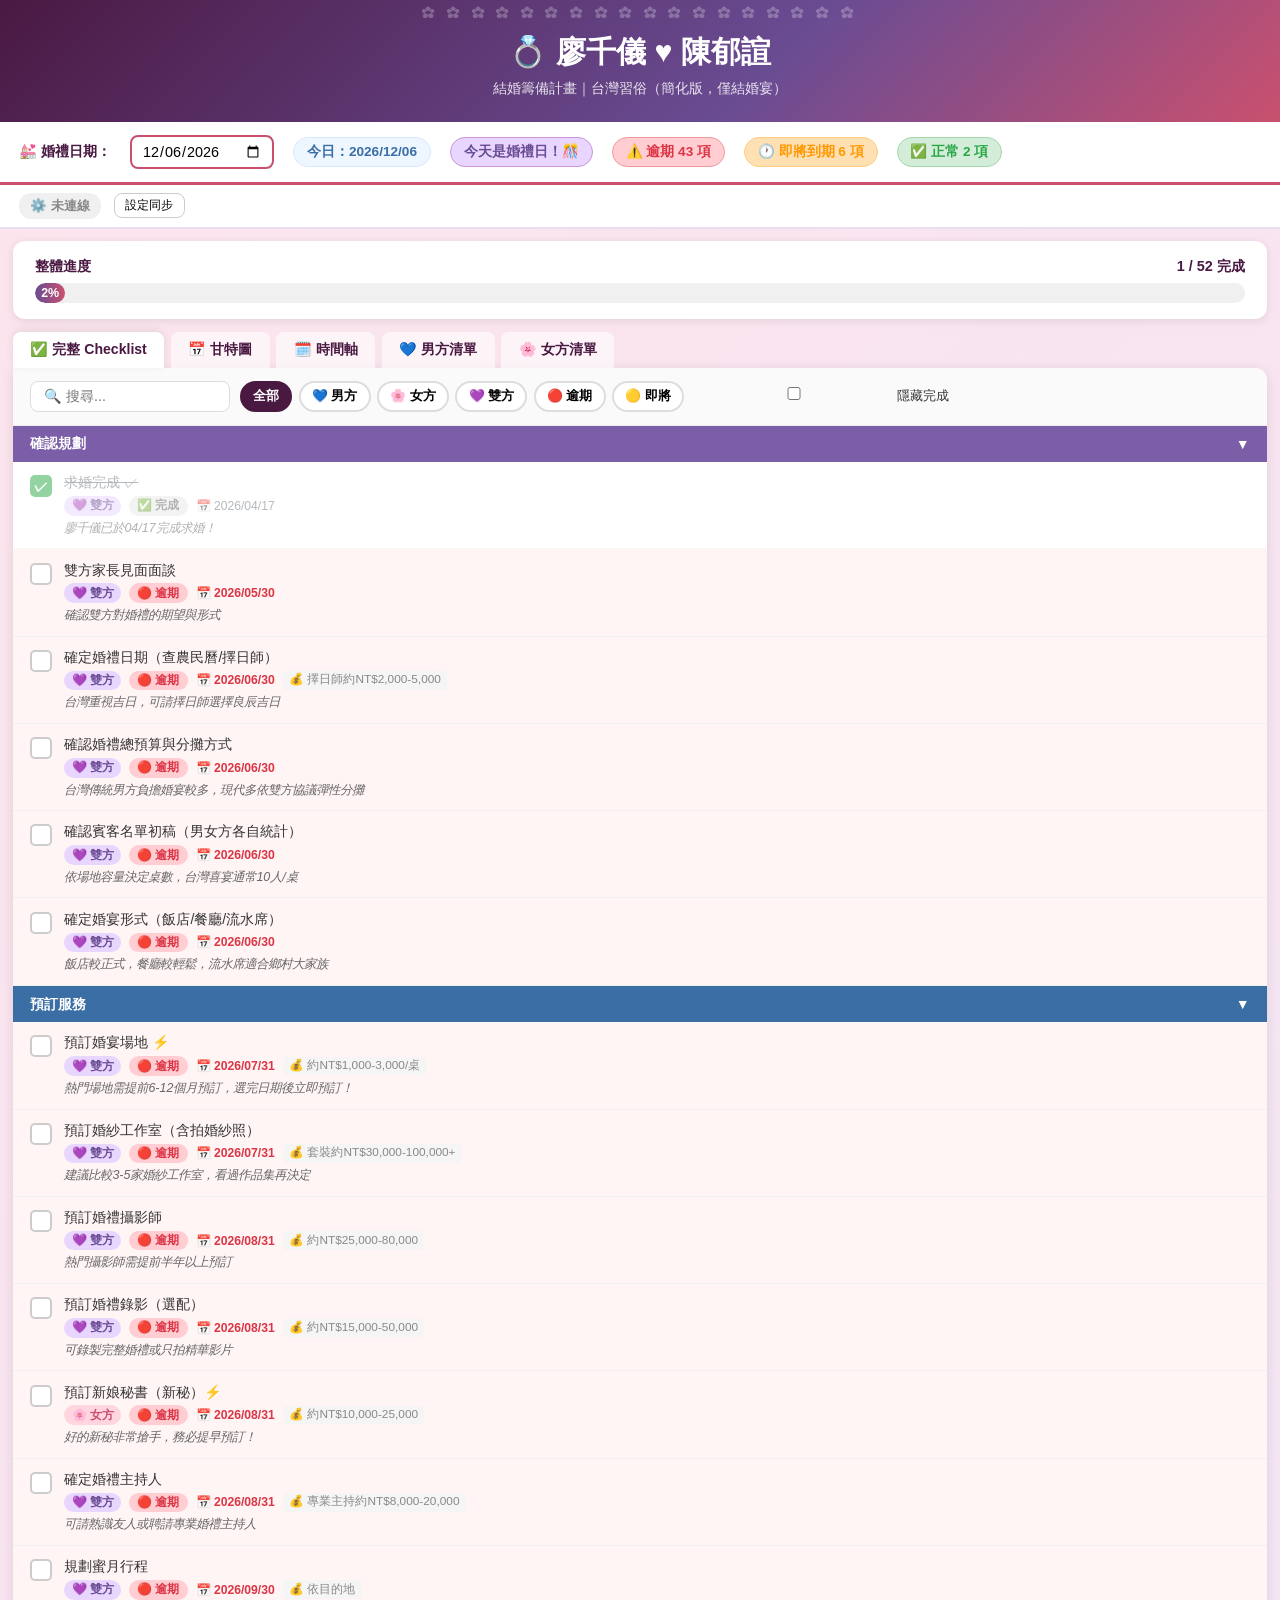
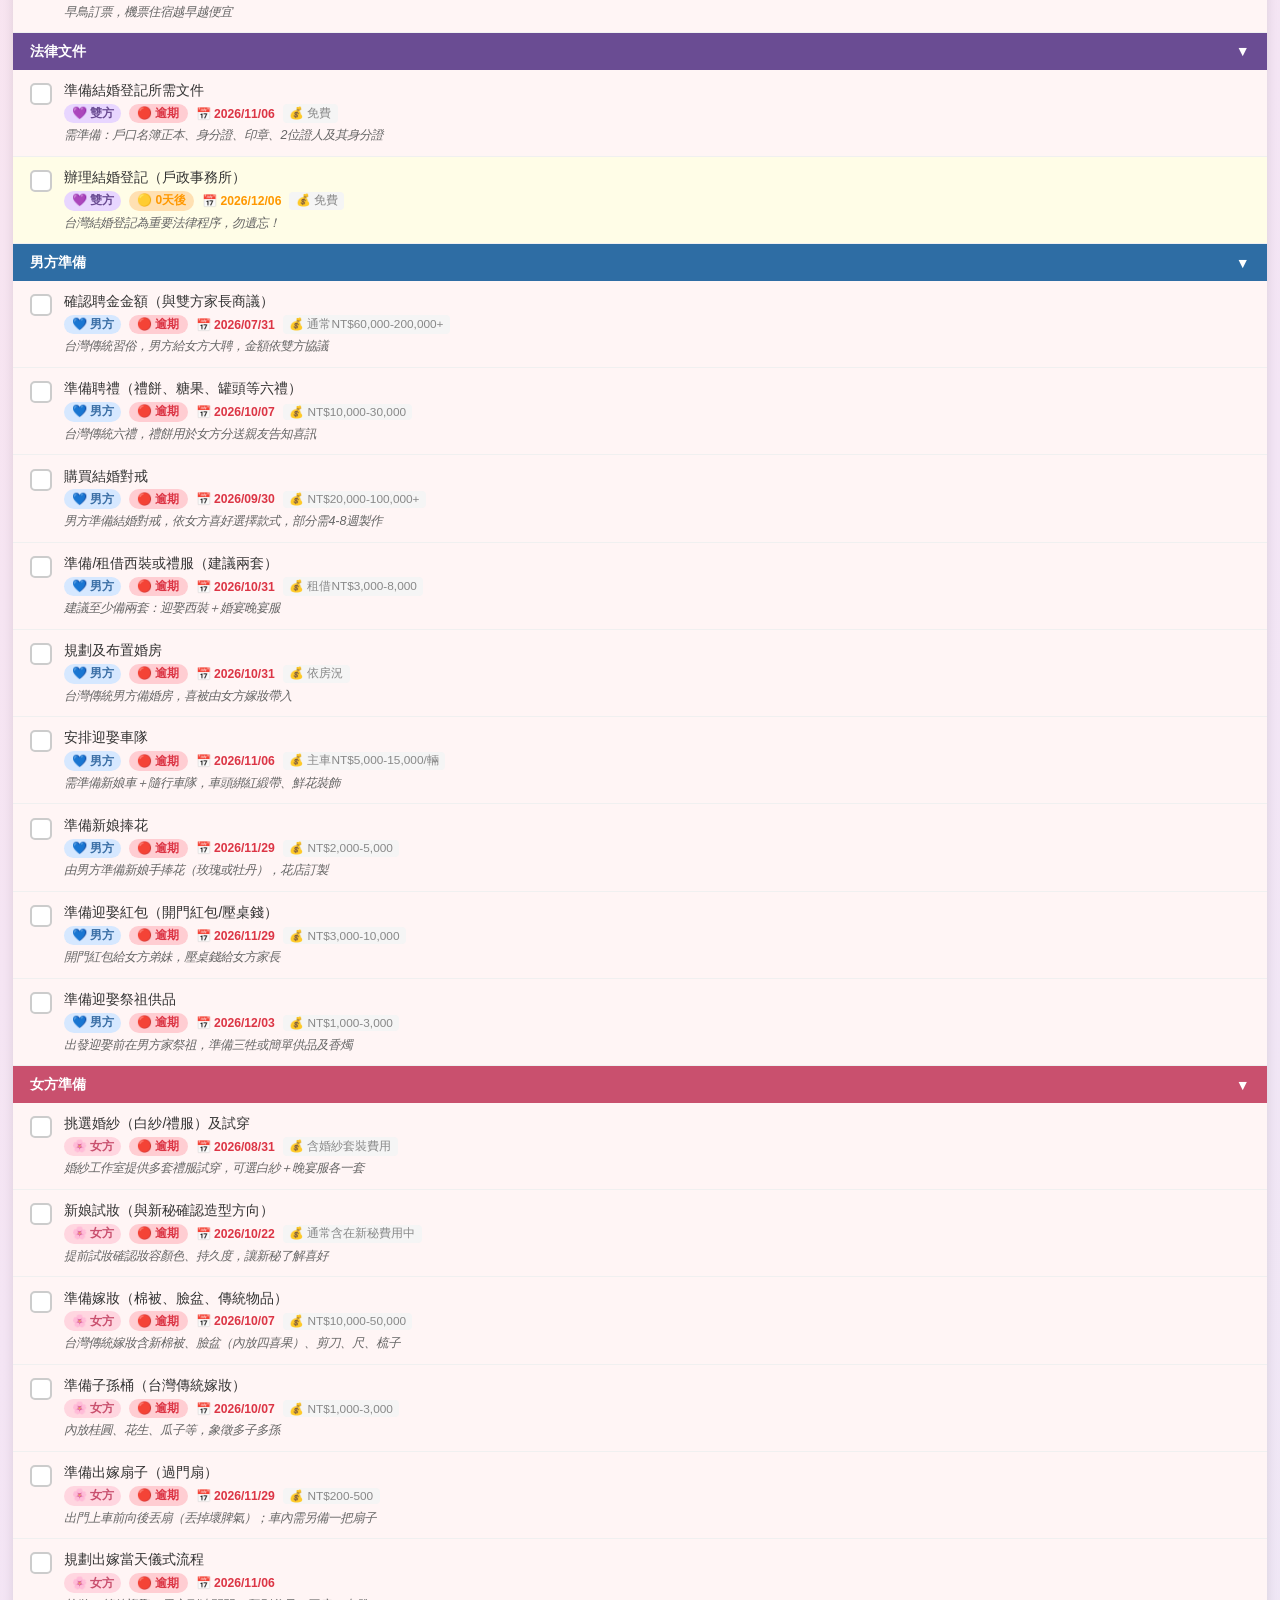
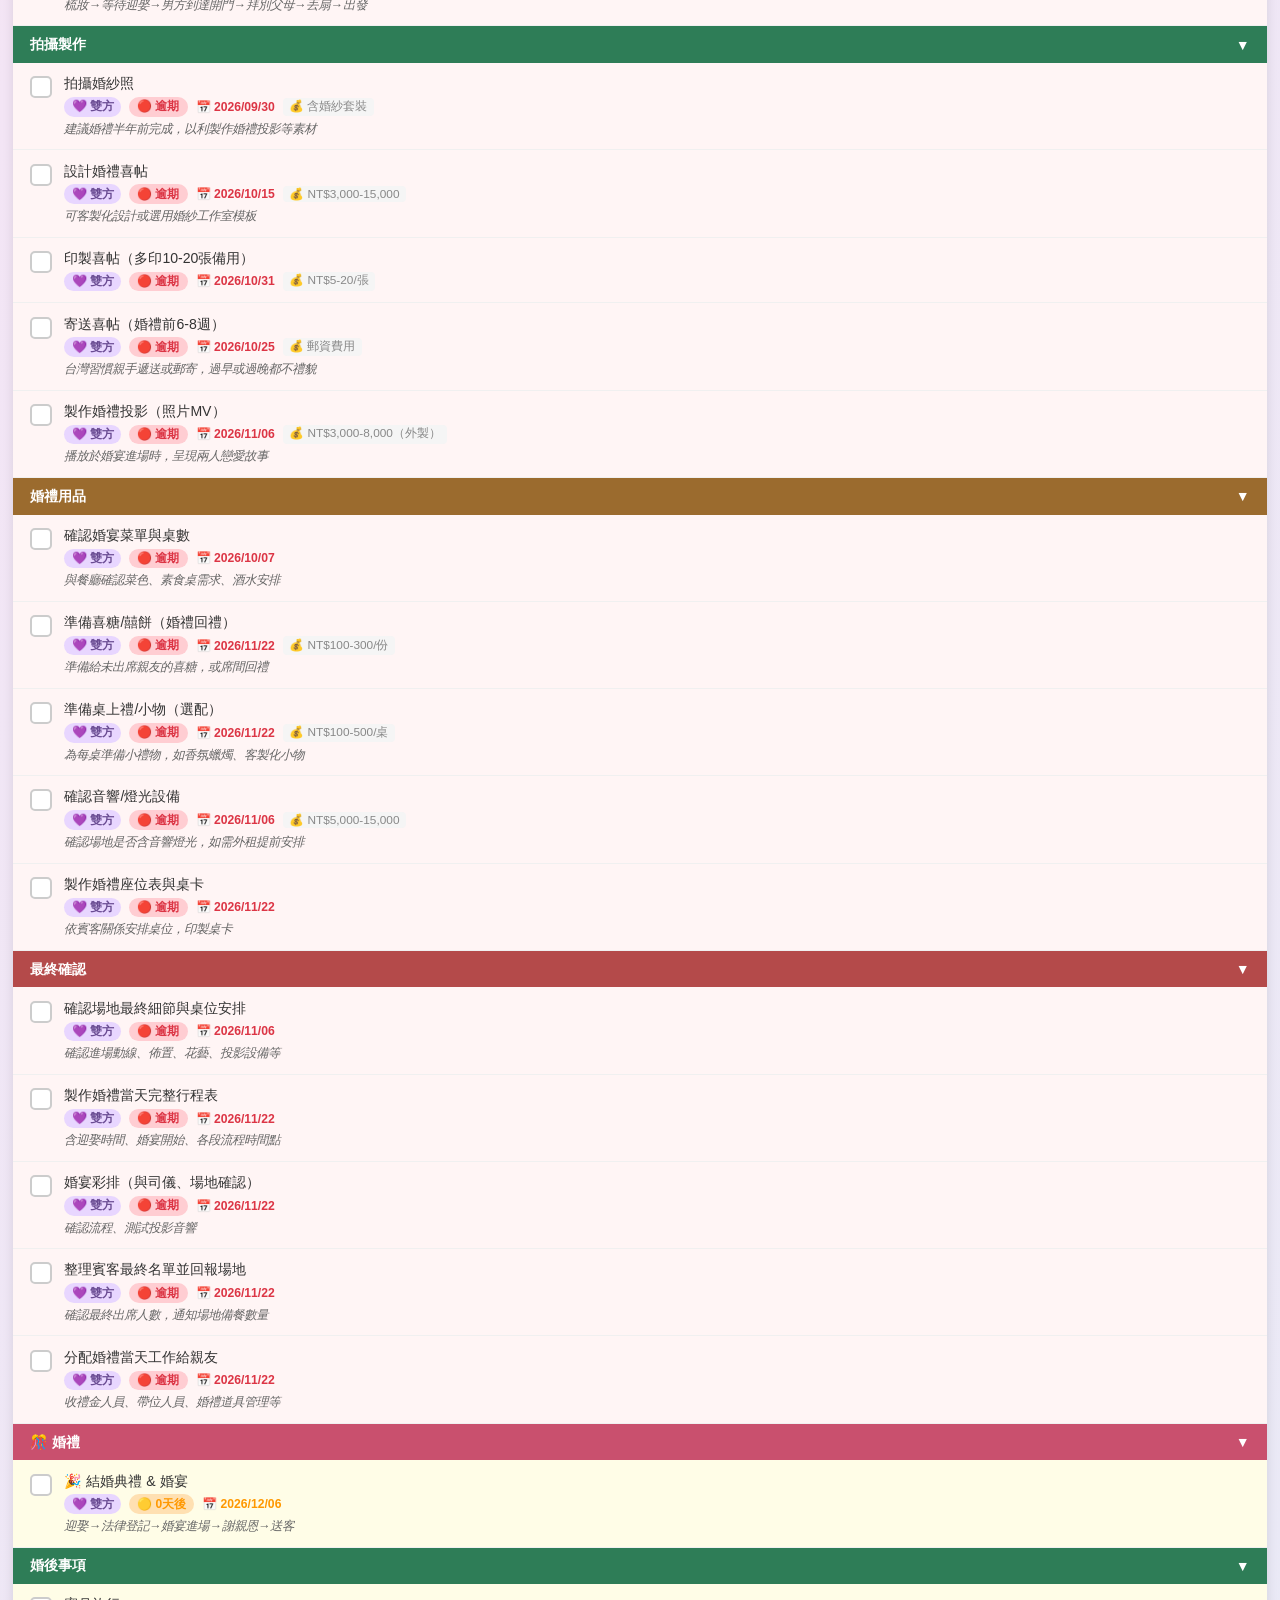
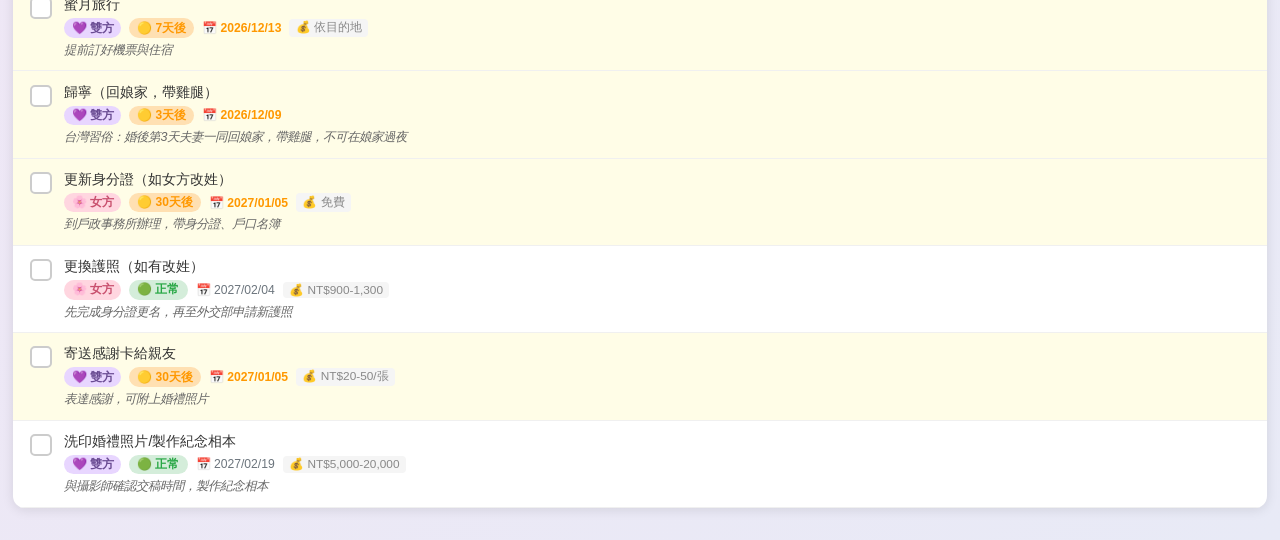
==== commit 03cd153c: "feat: v1.1.0 - Planner 勾選狀態同步 GAS（方向 B） - 新增 gas/Checklist.gs：getChecklist / setChecklistItem - 更新 g" ====
--- a/planner/index.html
+++ b/planner/index.html
@@ -1,4 +1,5 @@
 <!DOCTYPE html>
+<!-- v2 -->
 <html lang="zh-TW">
 <head>
 <meta charset="UTF-8">
@@ -148,6 +149,19 @@
   .tab-btn{padding:.45rem .7rem;font-size:.8rem;}
   .settings-bar{gap:.7rem;}
 }
+
+/* ── SYNC BAR ── */
+.sync-bar{background:#fff;border-bottom:2px solid #e8e0f0;padding:.5rem 1.2rem;display:flex;align-items:center;gap:.8rem;flex-wrap:wrap;font-size:.83rem;}
+.sync-status{font-weight:600;padding:.25rem .7rem;border-radius:12px;}
+.sync-status.ok{background:#D4EDDA;color:#28a745;}
+.sync-status.loading{background:#FFF9C4;color:#e67e00;}
+.sync-status.offline{background:#FFE0B2;color:#e65100;}
+.sync-status.unset{background:#f0f0f0;color:#888;}
+.sync-btn{font-size:.78rem;padding:.2rem .65rem;border:1px solid #ccc;border-radius:8px;background:#fff;cursor:pointer;}
+.sync-btn:hover{background:#f5f5f5;}
+.gas-setup{display:flex;align-items:center;gap:.5rem;flex-wrap:wrap;}
+.gas-setup input{font-size:.78rem;padding:.22rem .5rem;border:1px solid #ccc;border-radius:6px;width:280px;}
+.gas-setup input:focus{outline:none;border-color:var(--purple);}
 </style>
 </head>
 <body>
@@ -165,6 +179,17 @@
   <span class="stat-badge stat-overdue" id="badge-over" style="cursor:pointer" onclick="setFilter('over')">⚠️ 逾期 <span id="cnt-over">0</span> 項</span>
   <span class="stat-badge stat-soon" id="badge-soon" style="cursor:pointer" onclick="setFilter('soon')">🕐 即將到期 <span id="cnt-soon">0</span> 項</span>
   <span class="stat-badge stat-ok" id="badge-ok">✅ 正常 <span id="cnt-ok">0</span> 項</span>
+</div>
+
+<div class="sync-bar">
+  <span class="sync-status unset" id="sync-status">⚙️ 未連線</span>
+  <div class="gas-setup" id="gas-setup" style="display:none">
+    <input type="text" id="gas-url-input" placeholder="貼上 GAS 網址（與記帳 App 相同）">
+    <button class="sync-btn" onclick="saveGasUrl()">儲存</button>
+    <button class="sync-btn" onclick="hideGasSetup()">取消</button>
+  </div>
+  <button class="sync-btn" id="sync-setup-btn" onclick="toggleGasSetup()">設定同步</button>
+  <button class="sync-btn" id="sync-now-btn" style="display:none" onclick="loadFromGas()">🔄 立即同步</button>
 </div>
 
 <div class="progress-section">
@@ -419,8 +444,84 @@
 let filterMode='all';
 const st={};
 
+// ── localStorage（離線備份）──
 function saveState(){try{localStorage.setItem('ws26',JSON.stringify(st));}catch(e){}}
 function loadState(){try{return JSON.parse(localStorage.getItem('ws26')||'{}');}catch(e){return {};}}
+
+// ── GAS 同步 ──
+function getGasUrl(){return localStorage.getItem('gasUrl')||'';}
+function saveGasUrl(){
+  const url=document.getElementById('gas-url-input').value.trim();
+  if(!url){alert('請輸入 GAS 網址');return;}
+  localStorage.setItem('gasUrl',url);
+  hideGasSetup();
+  loadFromGas();
+}
+function toggleGasSetup(){
+  const box=document.getElementById('gas-setup');
+  const visible=box.style.display!=='none';
+  if(!visible){
+    document.getElementById('gas-url-input').value=getGasUrl();
+    box.style.display='flex';
+  } else {
+    box.style.display='none';
+  }
+}
+function hideGasSetup(){document.getElementById('gas-setup').style.display='none';}
+
+function setSyncStatus(type,text){
+  const el=document.getElementById('sync-status');
+  el.className='sync-status '+type;
+  el.textContent=text;
+  const nowBtn=document.getElementById('sync-now-btn');
+  nowBtn.style.display=(type==='unset')?'none':'inline-block';
+}
+
+function gasGet(params){
+  const url=getGasUrl();
+  if(!url) return Promise.resolve(null);
+  const qs=Object.entries(params).map(([k,v])=>k+'='+encodeURIComponent(v)).join('&');
+  return fetch(url+'?'+qs).then(r=>r.json()).catch(()=>null);
+}
+function gasPost(payload){
+  const url=getGasUrl();
+  if(!url) return Promise.resolve(null);
+  return fetch(url+'?payload='+encodeURIComponent(JSON.stringify(payload)))
+    .then(r=>r.json()).catch(()=>null);
+}
+
+async function loadFromGas(){
+  const url=getGasUrl();
+  if(!url){setSyncStatus('unset','⚙️ 未連線');return;}
+  setSyncStatus('loading','🔄 同步中...');
+  const res=await gasGet({action:'getChecklist'});
+  if(!res||!res.ok){setSyncStatus('offline','⚠️ 離線模式');return;}
+  // 把 GAS 資料覆蓋到 st
+  Object.entries(res.data).forEach(([k,v])=>{st[k]=v;});
+  saveState();
+  setSyncStatus('ok','✅ 已同步');
+  renderCL();
+  renderSpecific('male-body',MALE,'ml');
+  renderSpecific('female-body',FEMALE,'fe');
+  updateSettingsBar();
+  // 同步婚期
+  const sRes=await gasGet({action:'getSettings'});
+  if(sRes&&sRes.weddingDate){
+    document.getElementById('wedding-input').value=sRes.weddingDate;
+    updateSettingsBar();renderCL();renderGantt();renderTimeline();
+    renderSpecific('male-body',MALE,'ml');renderSpecific('female-body',FEMALE,'fe');
+  }
+}
+
+async function syncItemToGas(key,value){
+  const url=getGasUrl();
+  if(!url) return;
+  setSyncStatus('loading','🔄 同步中...');
+  const res=await gasPost({action:'setChecklistItem',key,value});
+  setSyncStatus(res&&res.ok?'ok':'offline', res&&res.ok?'✅ 已同步':'⚠️ 離線模式');
+}
+
+// ── 初始化狀態 ──
 const saved=loadState();
 CL.forEach((item,i)=>{st['cl'+i]=saved['cl'+i]??(item.done||false);});
 MALE.forEach((item,i)=>{st['ml'+i]=saved['ml'+i]??false;});
@@ -553,6 +654,7 @@
 function toggleCL(i){
   st['cl'+i]=!st['cl'+i];
   saveState();
+  syncItemToGas('cl'+i, st['cl'+i]);
   renderCL();
   updateSettingsBar();
 }
@@ -786,6 +888,7 @@
 function toggleSpec(key,containerId,prefix,i){
   st[key]=!st[key];
   saveState();
+  syncItemToGas(key, st[key]);
   renderSpecific(containerId,prefix==='ml'?MALE:FEMALE,prefix);
 }
 
@@ -822,6 +925,8 @@
 renderTimeline();
 renderSpecific('male-body',MALE,'ml');
 renderSpecific('female-body',FEMALE,'fe');
+// 有 GAS URL 就自動同步，沒有就顯示未連線
+if(getGasUrl()){loadFromGas();}else{setSyncStatus('unset','⚙️ 未連線');}
 </script>
 </body>
 </html>
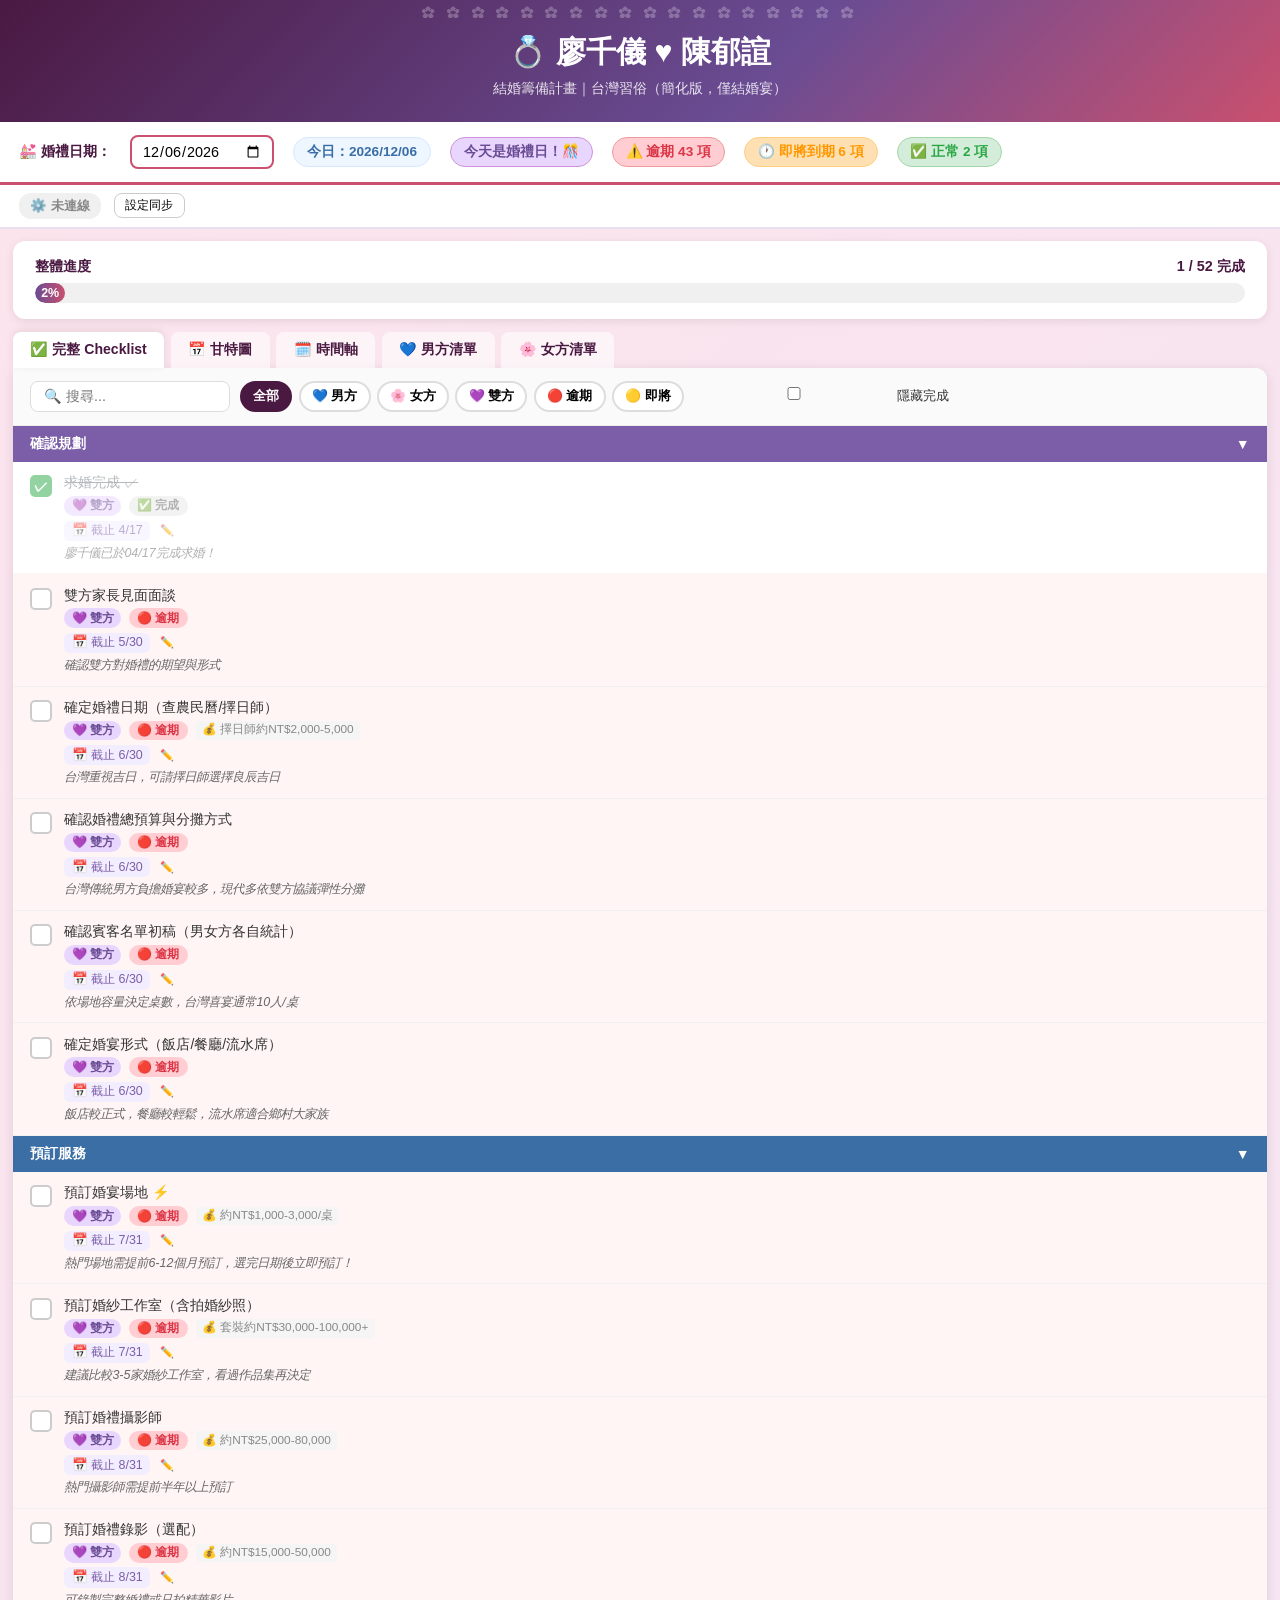
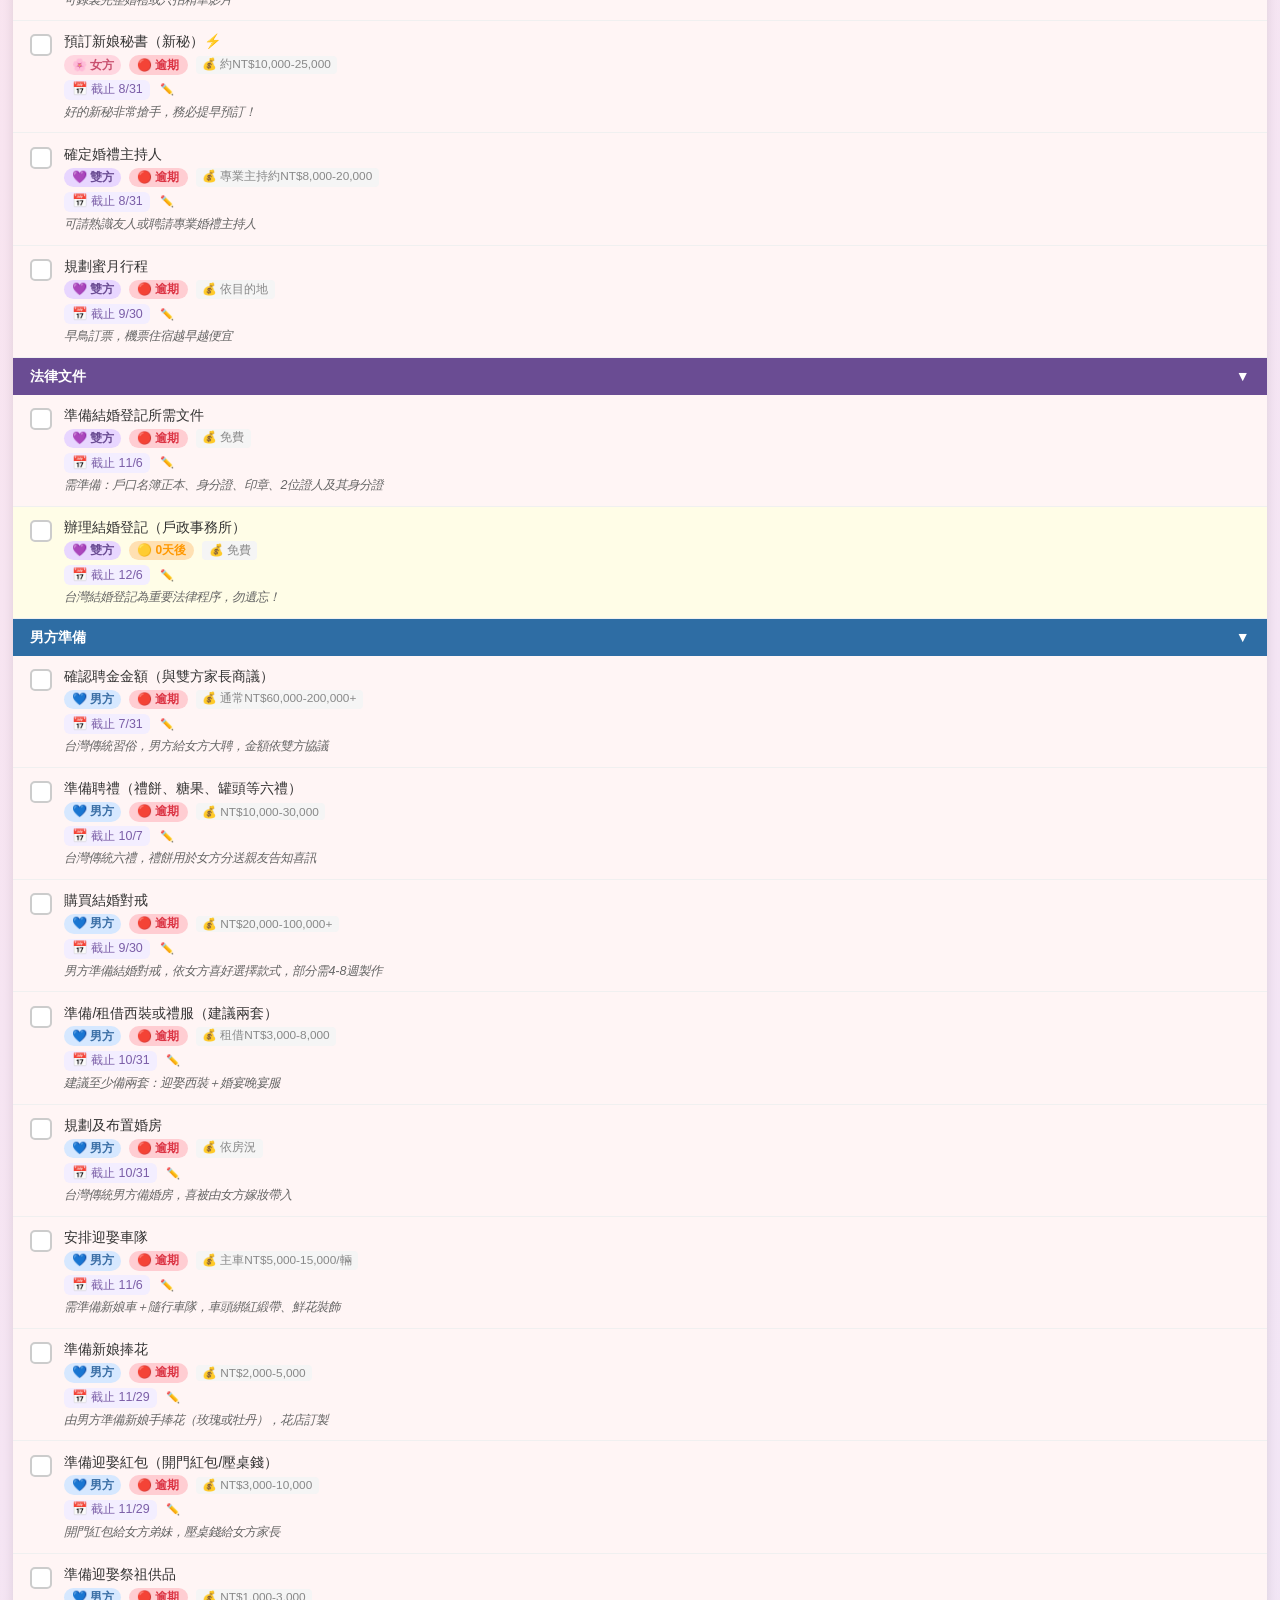
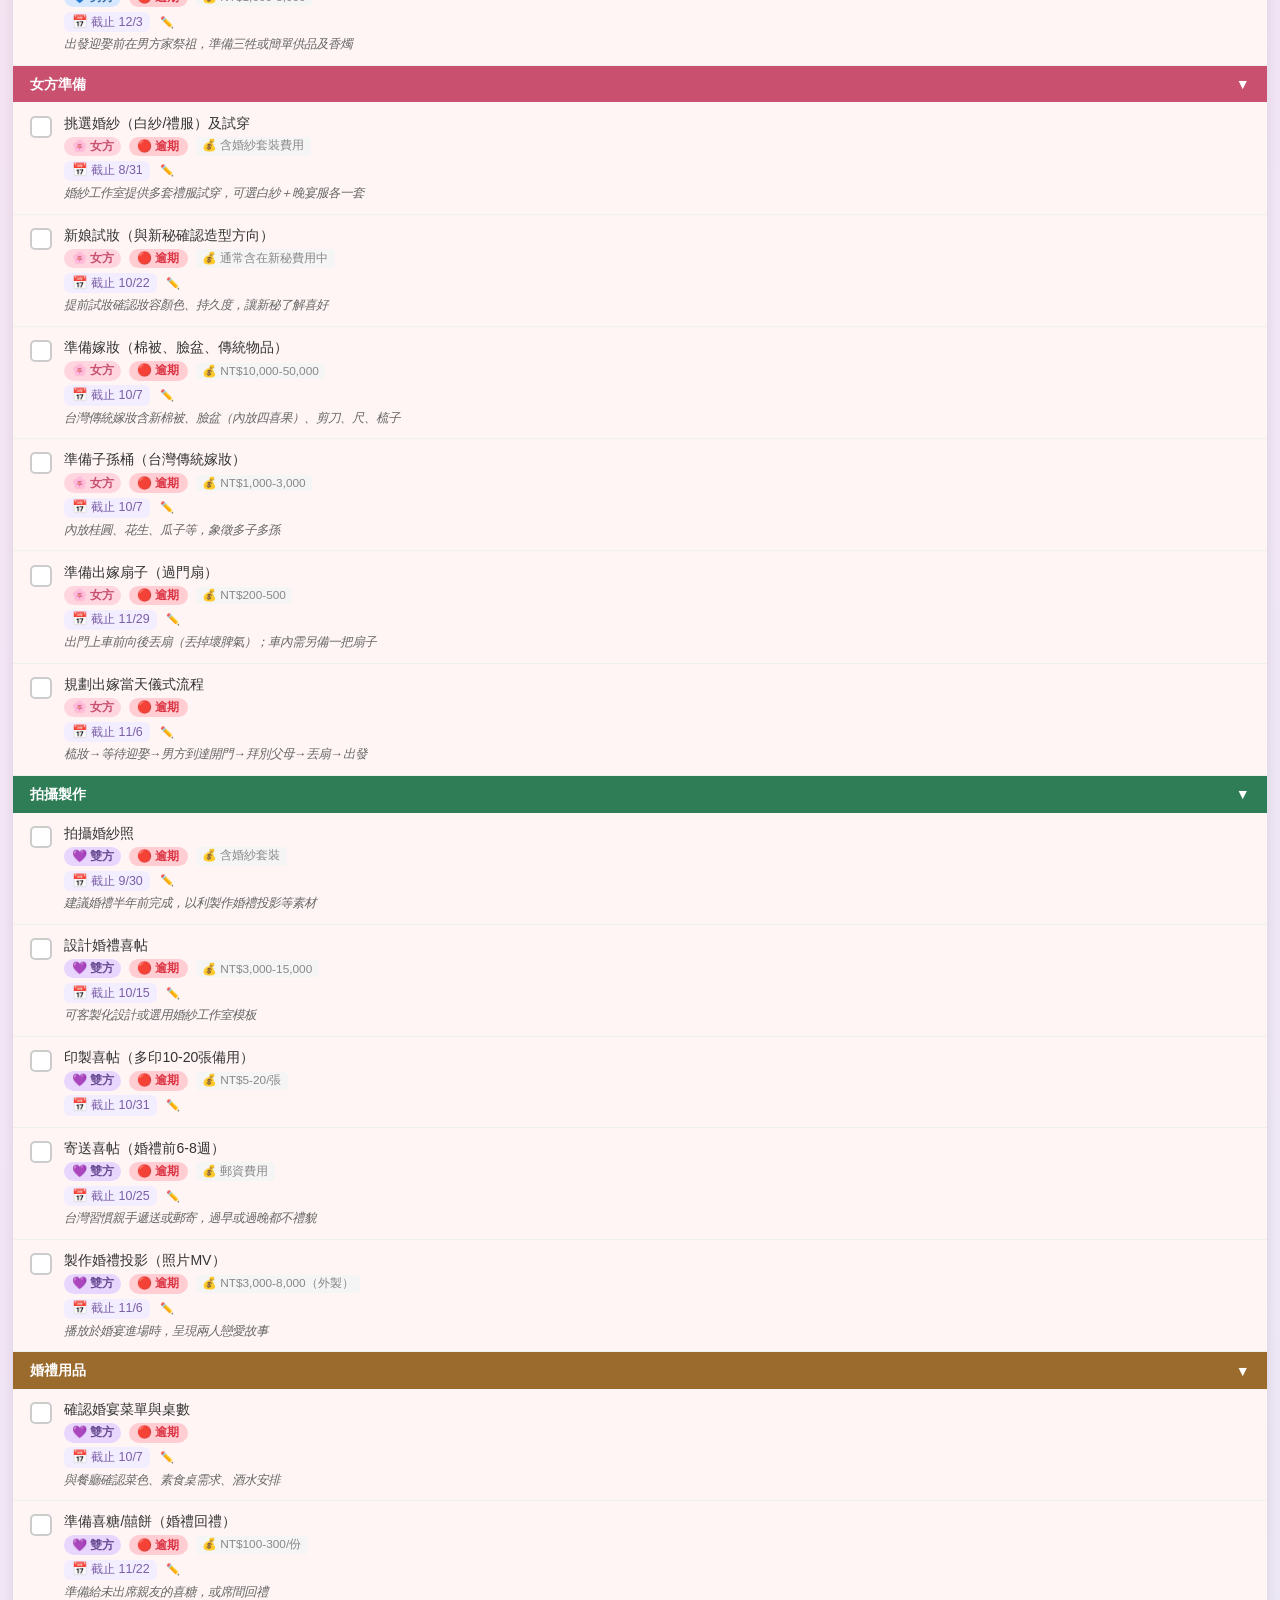
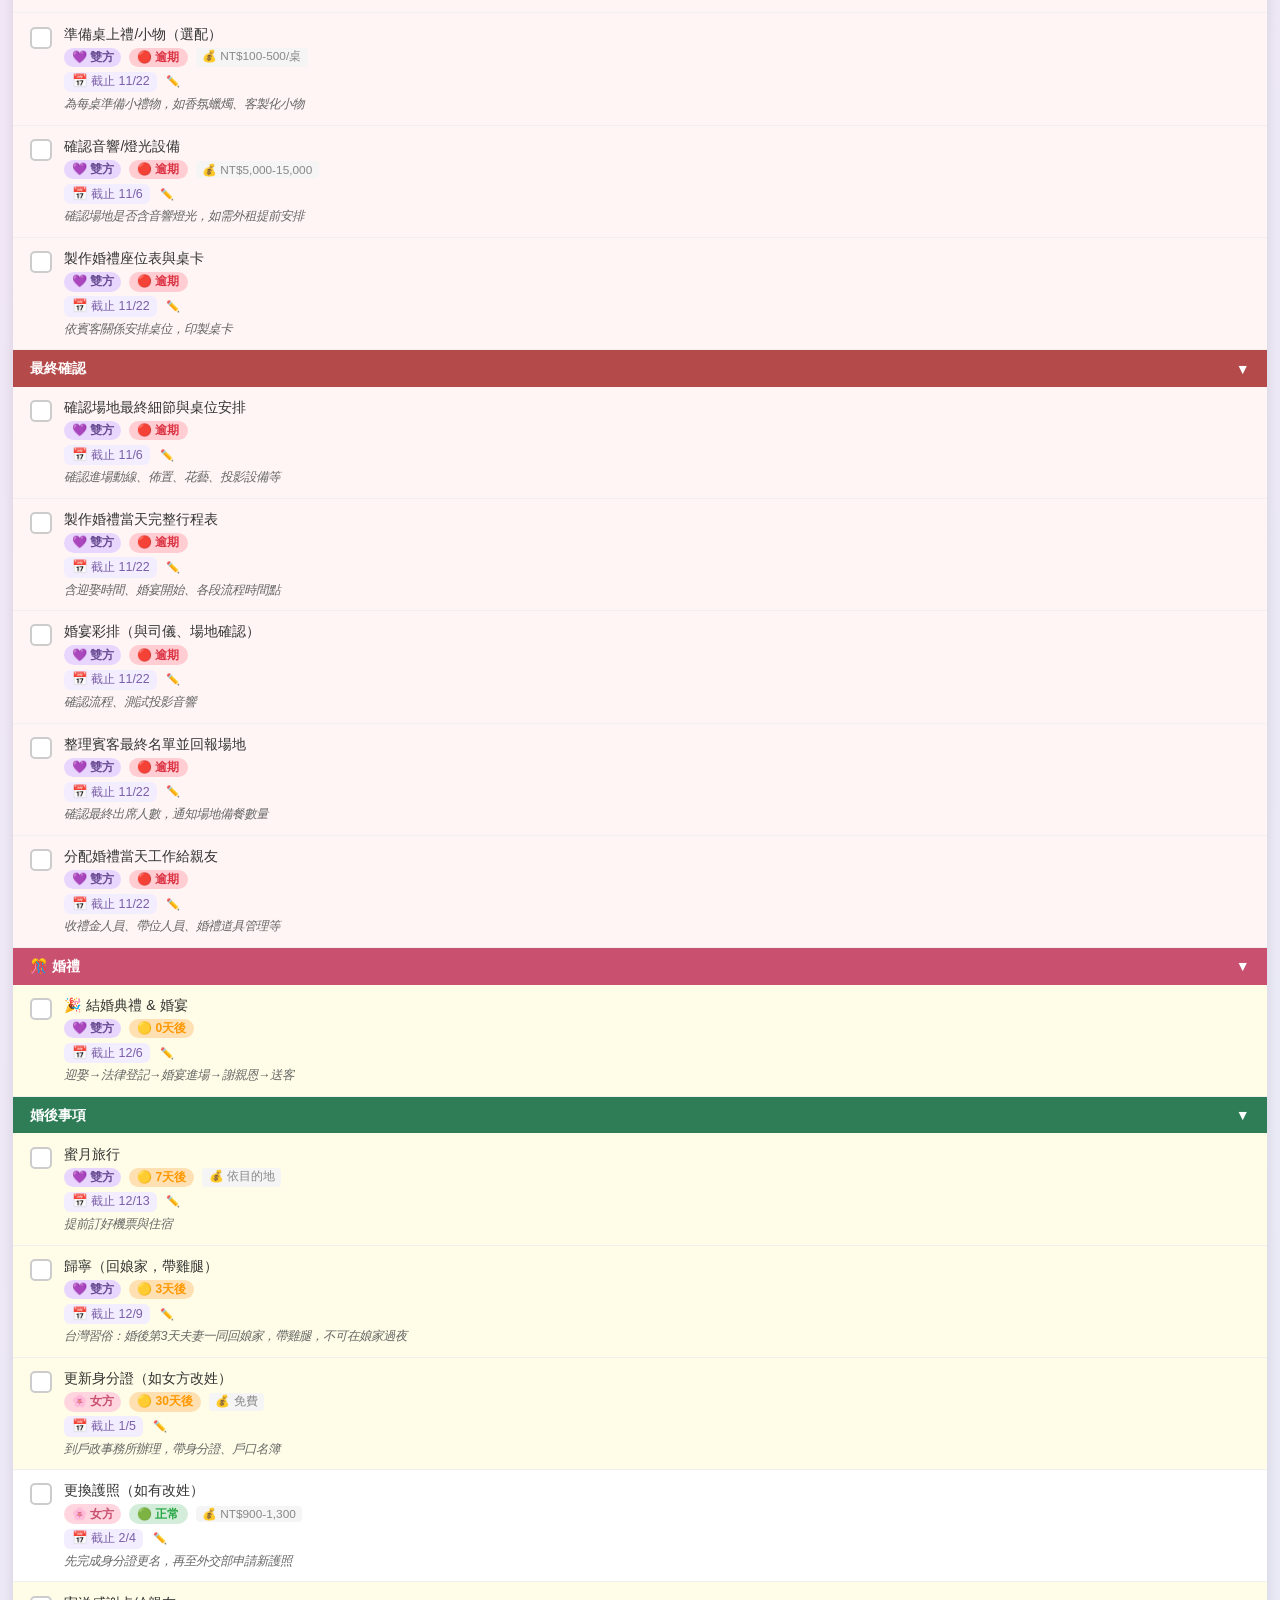
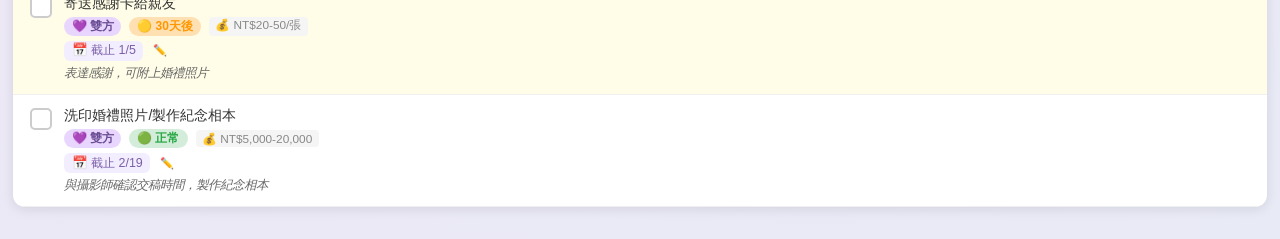
==== commit c1bbedc0: "feat: v1.2.0 - Planner 日期區間編輯（inline + GAS 同步） - Checklist.gs：新增 setChecklistDate / resetChecklistDa" ====
--- a/planner/index.html
+++ b/planner/index.html
@@ -149,6 +149,20 @@
   .tab-btn{padding:.45rem .7rem;font-size:.8rem;}
   .settings-bar{gap:.7rem;}
 }
+
+/* ── DATE RANGE ── */
+.cl-date-row{display:flex;align-items:center;gap:.4rem;margin-top:.3rem;flex-wrap:wrap;}
+.cl-date-range{font-size:.78rem;color:#7B5EA7;background:#f3eeff;padding:.1rem .45rem;border-radius:6px;font-weight:500;}
+.cl-date-range.is-custom{background:#e8f4ff;color:#3A6EA5;}
+.edit-date-btn{font-size:.7rem;color:#aaa;cursor:pointer;background:none;border:none;padding:0 .2rem;line-height:1;}
+.edit-date-btn:hover{color:#7B5EA7;}
+.reset-date-btn{font-size:.7rem;color:#C9506E;cursor:pointer;background:none;border:none;padding:0;text-decoration:underline;}
+.date-edit-box{display:flex;align-items:center;gap:.4rem;flex-wrap:wrap;margin-top:.3rem;background:#fff8f0;border:1px solid #ffd9a0;border-radius:8px;padding:.4rem .6rem;}
+.date-edit-box label{font-size:.75rem;color:#888;}
+.date-edit-box input[type=date]{font-size:.78rem;padding:.15rem .35rem;border:1px solid #ccc;border-radius:5px;}
+.date-save-btn{font-size:.75rem;padding:.18rem .55rem;background:#7B5EA7;color:#fff;border:none;border-radius:6px;cursor:pointer;}
+.date-save-btn:hover{background:#6A4C93;}
+.date-cancel-btn{font-size:.75rem;padding:.18rem .55rem;background:#eee;color:#555;border:none;border-radius:6px;cursor:pointer;}
 
 /* ── SYNC BAR ── */
 .sync-bar{background:#fff;border-bottom:2px solid #e8e0f0;padding:.5rem 1.2rem;display:flex;align-items:center;gap:.8rem;flex-wrap:wrap;font-size:.83rem;}
@@ -496,8 +510,10 @@
   setSyncStatus('loading','🔄 同步中...');
   const res=await gasGet({action:'getChecklist'});
   if(!res||!res.ok){setSyncStatus('offline','⚠️ 離線模式');return;}
-  // 把 GAS 資料覆蓋到 st
+  // 把 GAS 勾選狀態覆蓋到 st
   Object.entries(res.data).forEach(([k,v])=>{st[k]=v;});
+  // 把 GAS 日期 override 載入 customDates
+  if(res.dates) Object.entries(res.dates).forEach(([k,v])=>{customDates[k]=v;});
   saveState();
   setSyncStatus('ok','✅ 已同步');
   renderCL();
@@ -519,6 +535,72 @@
   setSyncStatus('loading','🔄 同步中...');
   const res=await gasPost({action:'setChecklistItem',key,value});
   setSyncStatus(res&&res.ok?'ok':'offline', res&&res.ok?'✅ 已同步':'⚠️ 離線模式');
+}
+
+// ── 日期 Override（key → {startDate, endDate}）──
+const customDates={};
+
+function fmtDateDisplay(yyyymmdd){
+  if(!yyyymmdd) return '';
+  const [y,m,d]=yyyymmdd.split('-');
+  return `${parseInt(m)}/${parseInt(d)}`;
+}
+function getItemDates(keyPrefix, i, weddingDate){
+  const key=keyPrefix+i;
+  if(customDates[key]) return customDates[key];
+  // 用原本邏輯計算截止日
+  const arr = keyPrefix==='cl'?CL:keyPrefix==='ml'?MALE:FEMALE;
+  const item=arr[i];
+  if(!item) return {startDate:'',endDate:''};
+  const d=getDeadlineDate(item,weddingDate);
+  const endDate=d?d.toISOString().slice(0,10):'';
+  return {startDate:'',endDate};
+}
+function dateToYYYYMMDD(d){
+  if(!d) return '';
+  if(typeof d==='string') return d;
+  return d.toISOString().slice(0,10);
+}
+
+async function saveDateOverride(key, startDate, endDate){
+  customDates[key]={startDate, endDate};
+  await gasPost({action:'setChecklistDate', key, startDate, endDate});
+}
+async function resetDateOverride(key){
+  delete customDates[key];
+  await gasPost({action:'resetChecklistDate', key});
+}
+
+function openDateEdit(key, prefix, idx){
+  const wd=getWeddingDate();
+  const current=getItemDates(prefix, idx, wd);
+  const isCustom=!!customDates[key];
+  const row=document.getElementById('daterow-'+key);
+  if(!row) return;
+  row.innerHTML=`
+    <div class="date-edit-box">
+      <label>開始日</label>
+      <input type="date" id="de-start-${key}" value="${current.startDate||''}">
+      <label>截止日</label>
+      <input type="date" id="de-end-${key}" value="${current.endDate||''}">
+      <button class="date-save-btn" onclick="commitDateEdit('${key}','${prefix}',${idx})">儲存</button>
+      <button class="date-cancel-btn" onclick="renderCL()">取消</button>
+      ${isCustom?`<button class="reset-date-btn" onclick="doResetDate('${key}','${prefix}',${idx})">重置預設</button>`:''}
+    </div>`;
+}
+async function commitDateEdit(key, prefix, idx){
+  const s=document.getElementById('de-start-'+key)?.value||'';
+  const e=document.getElementById('de-end-'+key)?.value||'';
+  await saveDateOverride(key,s,e);
+  renderCL();
+  renderSpecific('male-body',MALE,'ml');
+  renderSpecific('female-body',FEMALE,'fe');
+}
+async function doResetDate(key, prefix, idx){
+  await resetDateOverride(key);
+  renderCL();
+  renderSpecific('male-body',MALE,'ml');
+  renderSpecific('female-body',FEMALE,'fe');
 }
 
 // ── 初始化狀態 ──
@@ -623,6 +705,12 @@
       html+=`<div class="cl-sec-hdr" style="background:${c}" onclick="toggleSec(this)"><span>${item.cat}</span><span>▼</span></div><div class="cl-sec-body">`;
       prevCat=item.cat;
     }
+    const key='cl'+i;
+    const isCustom=!!customDates[key];
+    const dates=getItemDates('cl',i,wd);
+    const startDisp=dates.startDate?fmtDateDisplay(dates.startDate):'';
+    const endDisp=dates.endDate?fmtDateDisplay(dates.endDate):'';
+    const dateLabel=startDisp&&endDisp?`${startDisp} ～ ${endDisp}`:endDisp?`截止 ${endDisp}`:startDisp?`從 ${startDisp}`:'';
     const itemClass=`cl-item ${isDone?'is-done':''} ${st_val==='over'?'is-overdue':st_val==='soon'?'is-soon':''} owner-${item.owner}`;
     html+=`<div class="${itemClass}" id="cli-${i}">
       <div class="cl-chk ${isDone?'checked':''}" onclick="toggleCL(${i})"></div>
@@ -631,8 +719,12 @@
         <div class="cl-meta">
           ${ownerBadge(item.owner)}
           ${stBadge}
-          ${dlStr?`<span class="dl-text ${dlClass}">📅 ${dlStr}</span>`:''}
           ${item.budget?`<span class="budget-tag">💰 ${item.budget}</span>`:''}
+        </div>
+        <div class="cl-date-row" id="daterow-${key}">
+          ${dateLabel?`<span class="cl-date-range ${isCustom?'is-custom':''}">📅 ${dateLabel}${isCustom?' ✏':''}  </span>`:'<span style="font-size:.75rem;color:#bbb">尚無日期</span>'}
+          <button class="edit-date-btn" onclick="openDateEdit('${key}','cl',${i})" title="編輯日期">✏️</button>
+          ${isCustom?`<button class="reset-date-btn" onclick="doResetDate('${key}','cl',${i})">重置</button>`:''}
         </div>
         ${item.note?`<div class="cl-note">${item.note}</div>`:''}
       </div>
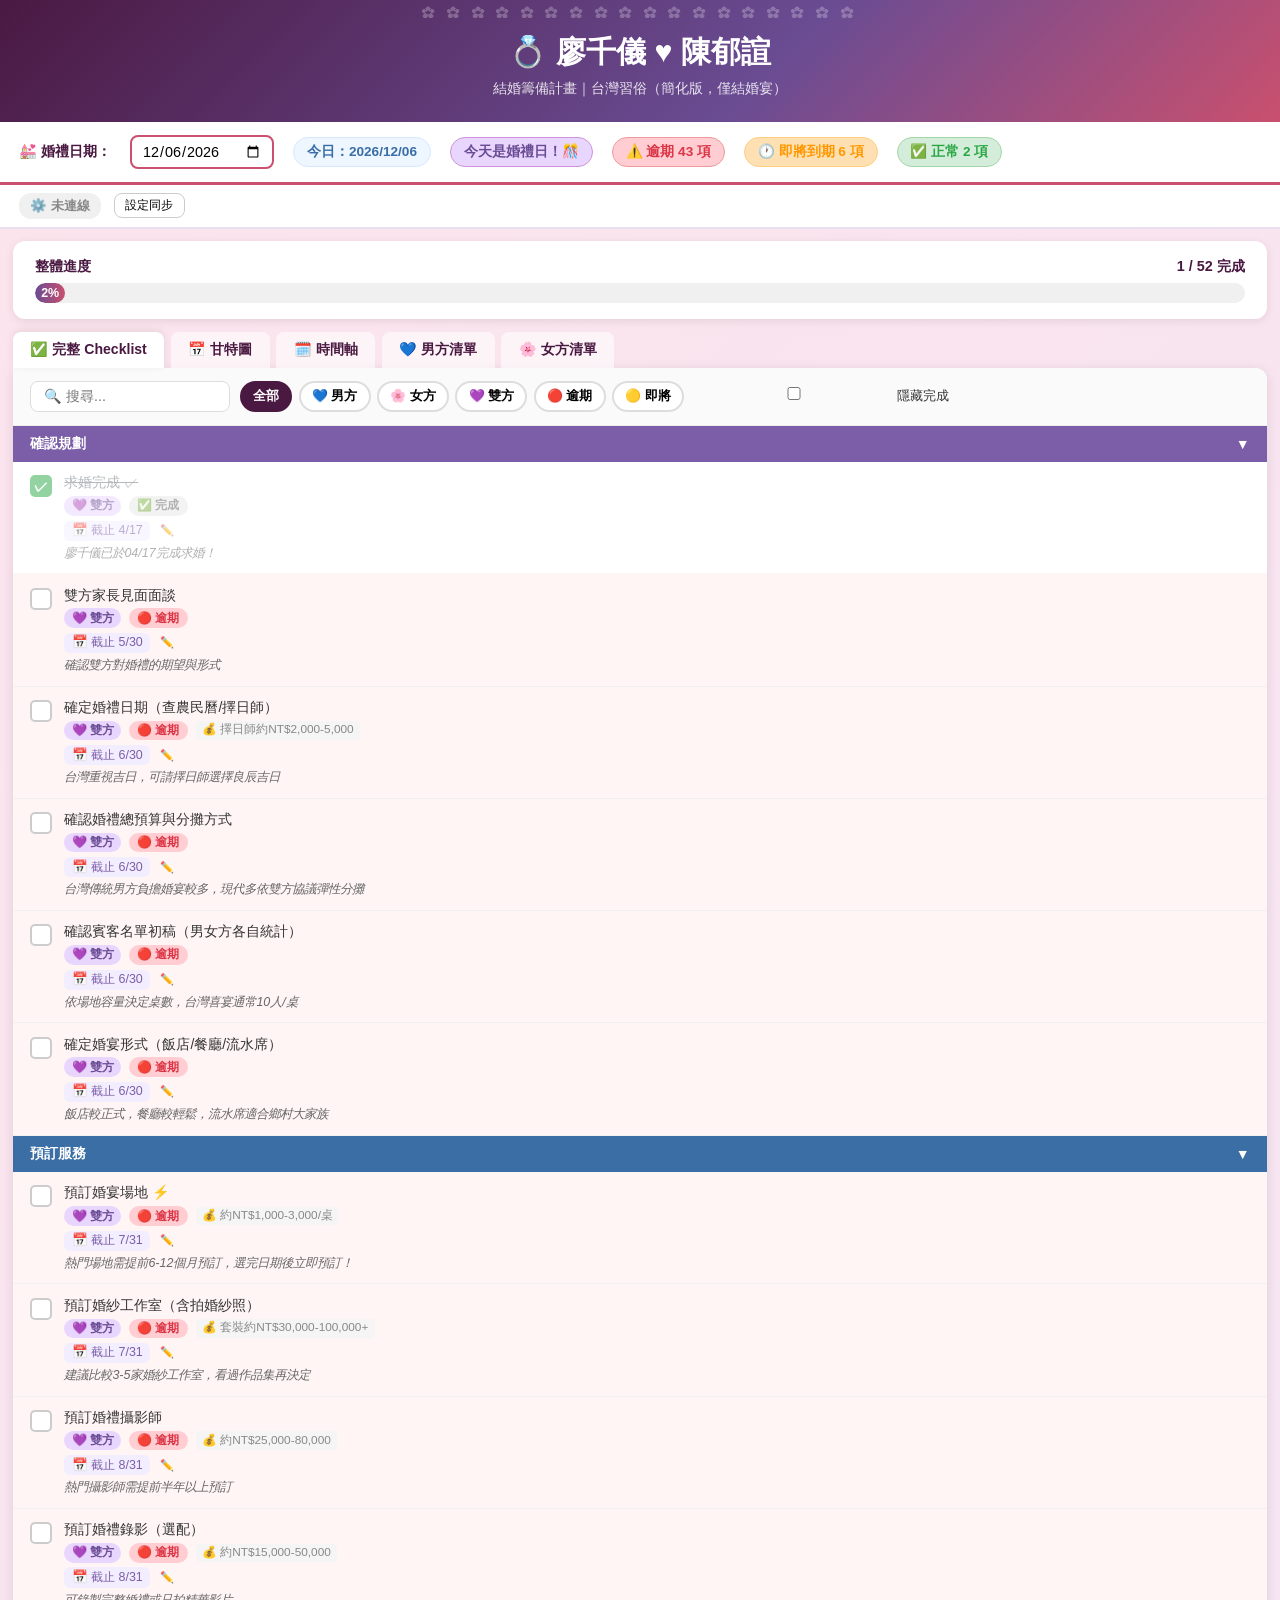
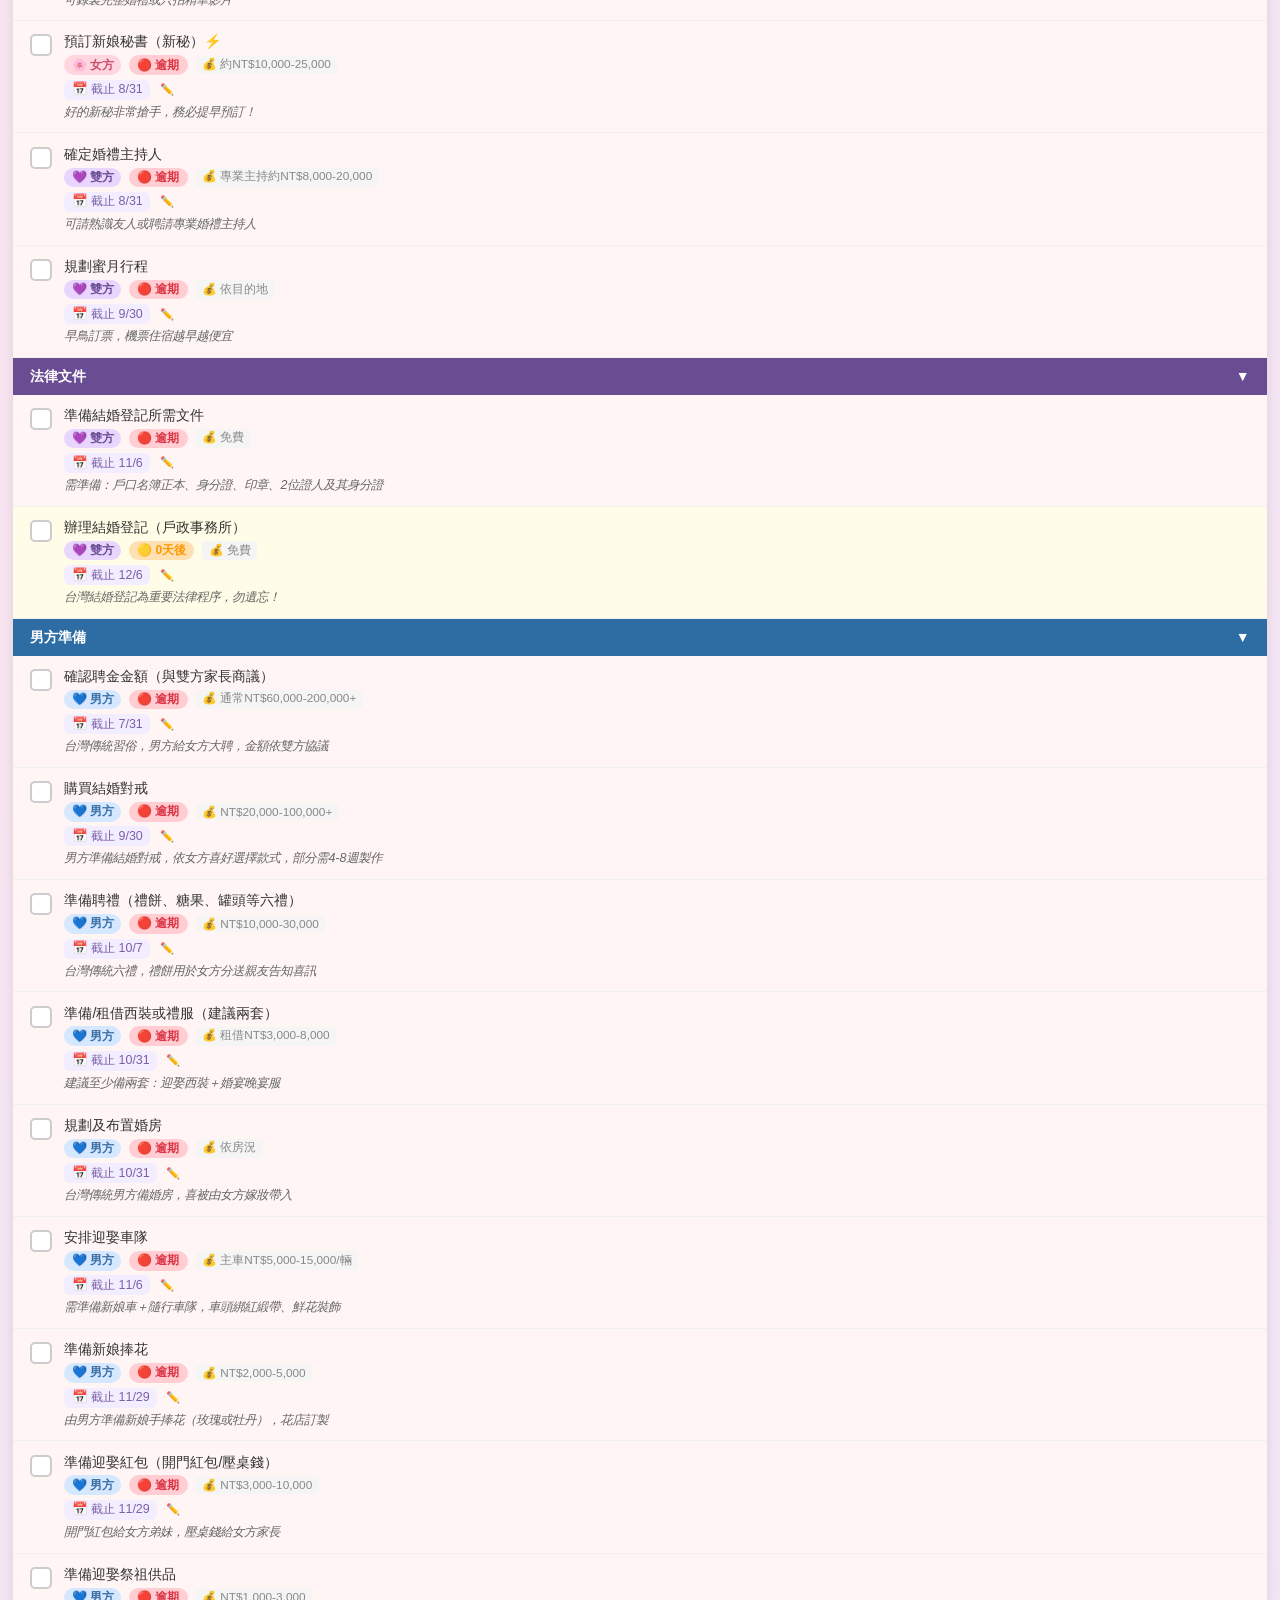
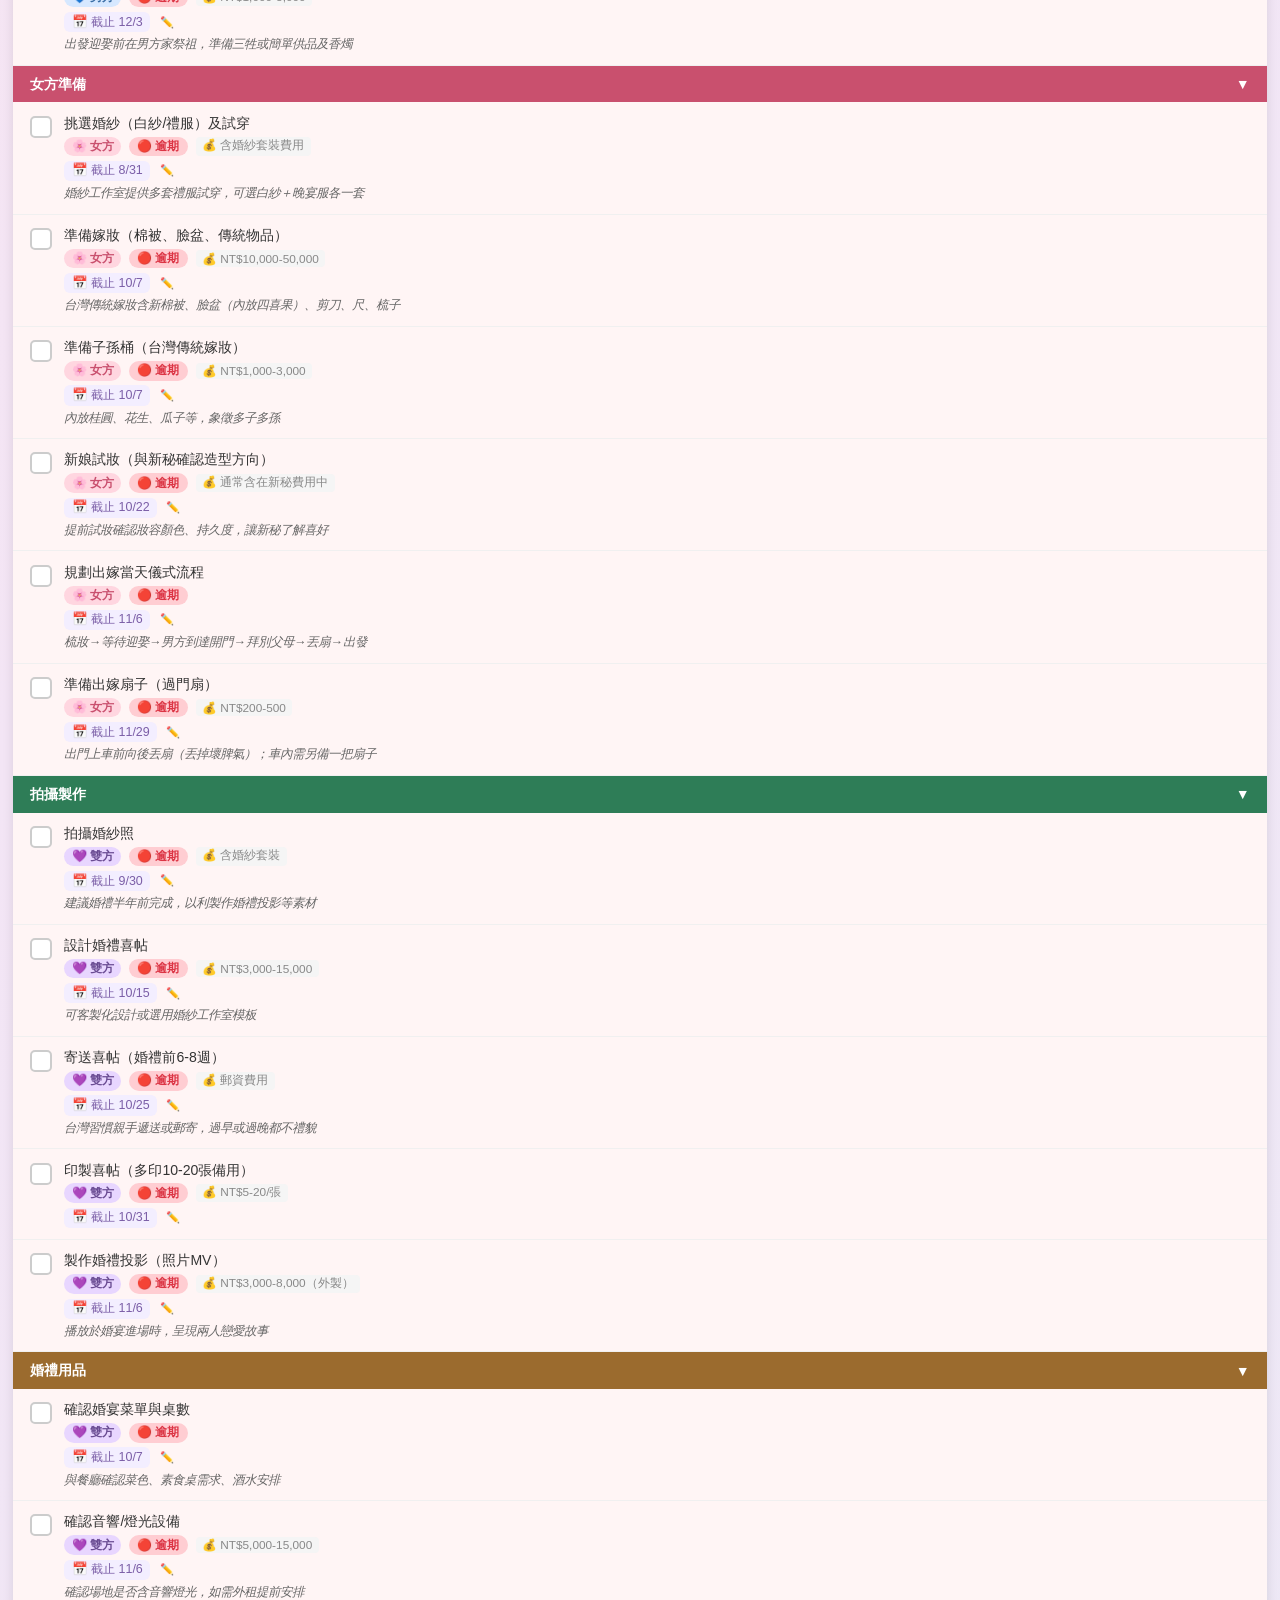
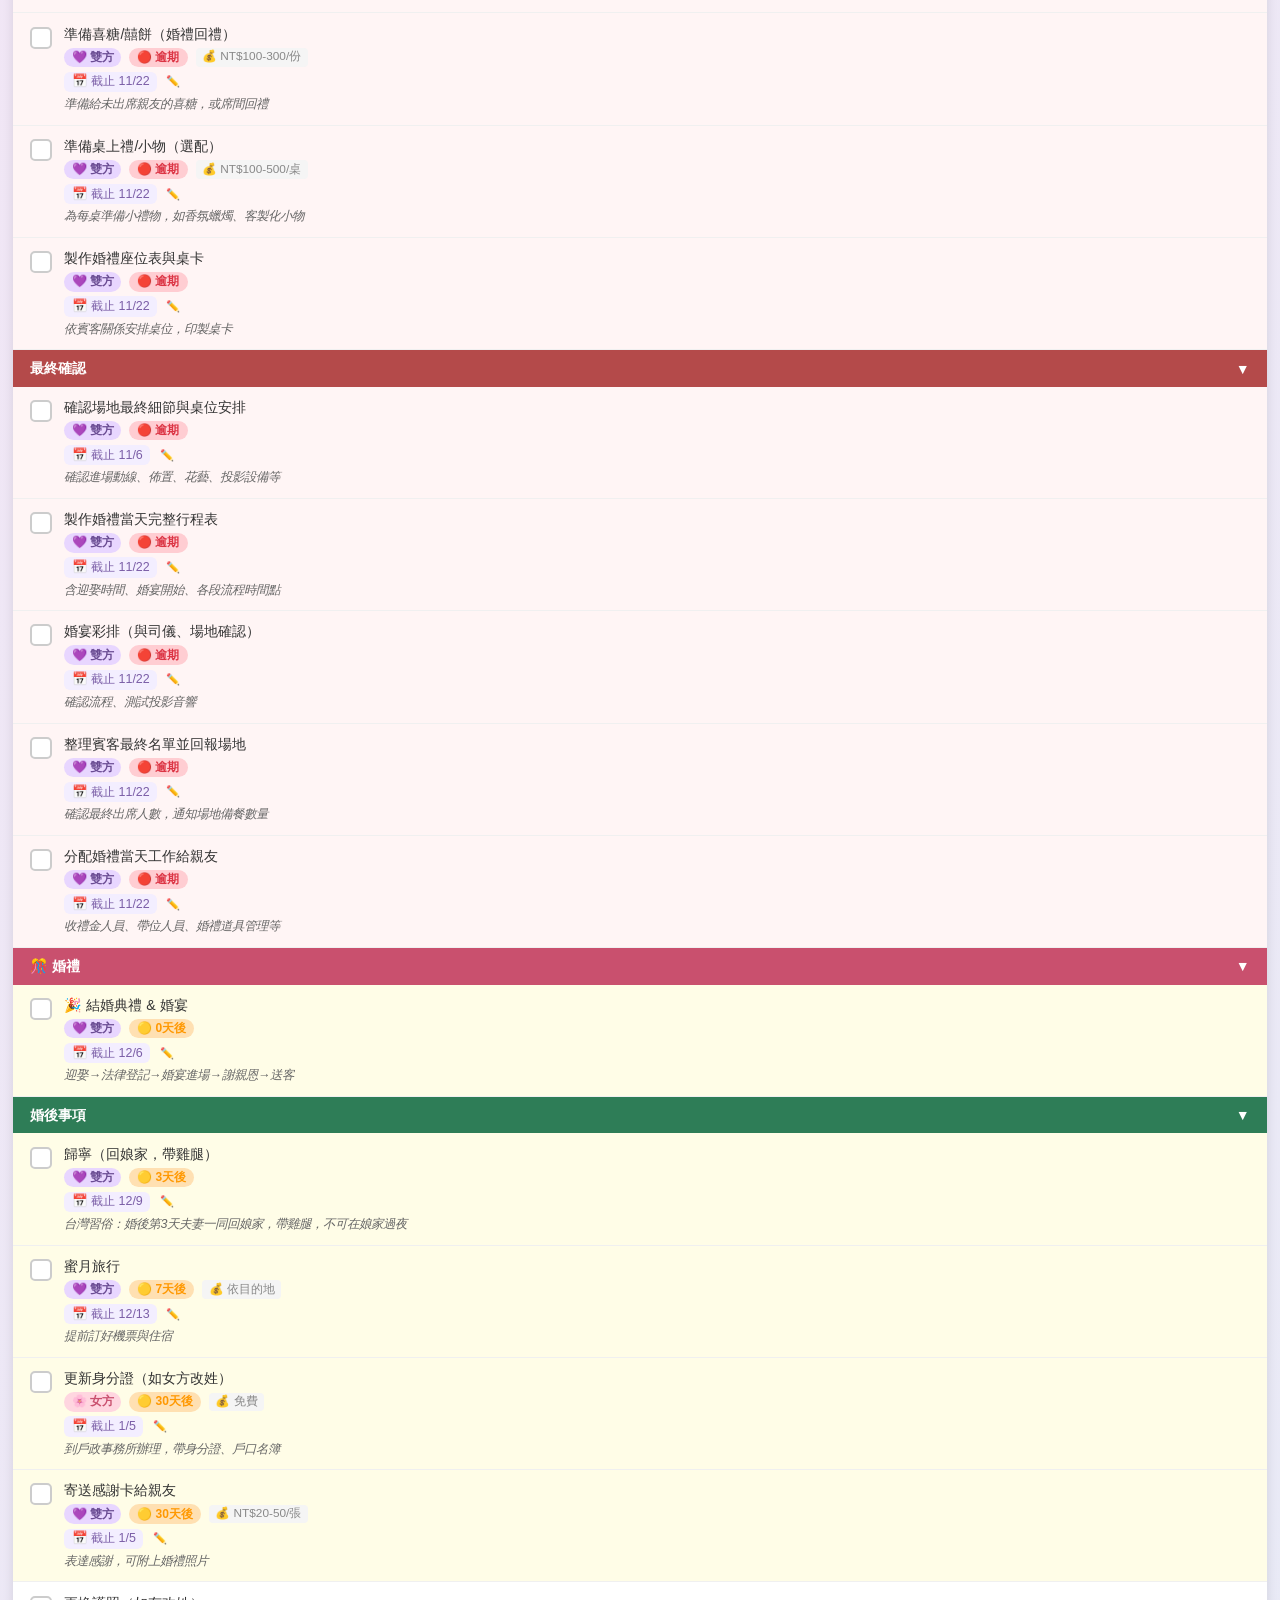
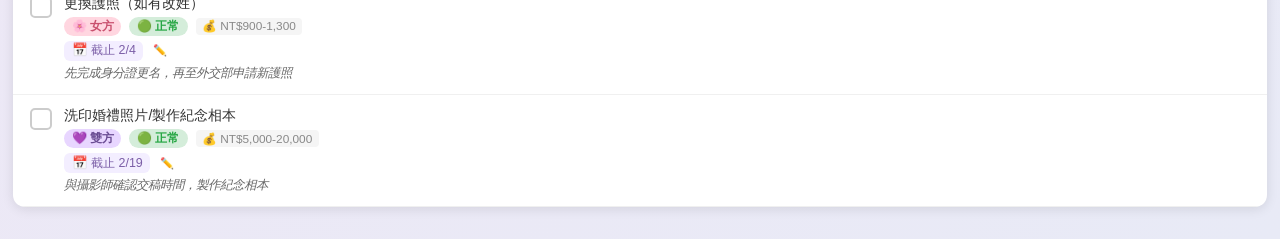
==== commit 02fd3d33: "feat: v1.3.0 - Timeline 動態重建 + 狀態同步 + 類別內日期排序 - getStatus() 改從 customDates 取得截止日（自訂日期優先） - renderTim" ====
--- a/planner/index.html
+++ b/planner/index.html
@@ -631,7 +631,14 @@
 function getStatus(item,i,keyPrefix,weddingDate){
   const key=keyPrefix+i;
   if(st[key]) return 'done';
-  const d=getDeadlineDate(item,weddingDate);
+  // 優先使用自訂截止日，否則用原始計算
+  let d;
+  if(customDates[key]&&customDates[key].endDate){
+    const[y,m,dd]=customDates[key].endDate.split('-').map(Number);
+    d=new Date(y,m-1,dd);
+  } else {
+    d=getDeadlineDate(item,weddingDate);
+  }
   if(!d) return 'none';
   const today=new Date(); today.setHours(0,0,0,0);
   const dl=new Date(d); dl.setHours(0,0,0,0);
@@ -687,50 +694,65 @@
   const wd=getWeddingDate();
   const container=document.getElementById('cl-body');
   let html='';
-  let prevCat='';
+
+  // 1. 依類別分組（保留類別原始順序）
+  const catMap={}, catOrder=[];
   CL.forEach((item,i)=>{
-    const st_val=getStatus(item,i,'cl',wd);
-    const isDone=st_val==='done';
-    const dl=getDeadlineDate(item,wd);
-    const dlStr=dl?fmtDate(dl):'';
-    const dlClass=st_val==='over'?'dl-over':st_val==='soon'?'dl-soon':'';
-    const stBadge=st_val==='done'?'<span class="status-badge st-done">✅ 完成</span>':
-      st_val==='over'?'<span class="status-badge st-over">🔴 逾期</span>':
-      st_val==='soon'?`<span class="status-badge st-soon">🟡 ${daysLeft(dl)}天後</span>`:
-      st_val==='ok'?'<span class="status-badge st-ok">🟢 正常</span>':'';
-
-    if(item.cat!==prevCat){
-      if(prevCat) html+='</div>';
-      const c=CAT_COLOR[item.cat]||'#555';
-      html+=`<div class="cl-sec-hdr" style="background:${c}" onclick="toggleSec(this)"><span>${item.cat}</span><span>▼</span></div><div class="cl-sec-body">`;
-      prevCat=item.cat;
-    }
-    const key='cl'+i;
-    const isCustom=!!customDates[key];
-    const dates=getItemDates('cl',i,wd);
-    const startDisp=dates.startDate?fmtDateDisplay(dates.startDate):'';
-    const endDisp=dates.endDate?fmtDateDisplay(dates.endDate):'';
-    const dateLabel=startDisp&&endDisp?`${startDisp} ～ ${endDisp}`:endDisp?`截止 ${endDisp}`:startDisp?`從 ${startDisp}`:'';
-    const itemClass=`cl-item ${isDone?'is-done':''} ${st_val==='over'?'is-overdue':st_val==='soon'?'is-soon':''} owner-${item.owner}`;
-    html+=`<div class="${itemClass}" id="cli-${i}">
-      <div class="cl-chk ${isDone?'checked':''}" onclick="toggleCL(${i})"></div>
-      <div class="cl-body">
-        <div class="cl-task">${item.task}</div>
-        <div class="cl-meta">
-          ${ownerBadge(item.owner)}
-          ${stBadge}
-          ${item.budget?`<span class="budget-tag">💰 ${item.budget}</span>`:''}
+    if(!catMap[item.cat]){catMap[item.cat]=[];catOrder.push(item.cat);}
+    catMap[item.cat].push({item,i});
+  });
+
+  // 2. 每個類別內依截止日排序（無日期放最後）
+  catOrder.forEach(cat=>{
+    catMap[cat].sort((a,b)=>{
+      const da=getItemDates('cl',a.i,wd).endDate||'';
+      const db=getItemDates('cl',b.i,wd).endDate||'';
+      if(!da&&!db) return 0;
+      if(!da) return 1;
+      if(!db) return -1;
+      return da.localeCompare(db);
+    });
+  });
+
+  // 3. 渲染
+  catOrder.forEach(cat=>{
+    const c=CAT_COLOR[cat]||'#555';
+    html+=`<div class="cl-sec-hdr" style="background:${c}" onclick="toggleSec(this)"><span>${cat}</span><span>▼</span></div><div class="cl-sec-body">`;
+    catMap[cat].forEach(({item,i})=>{
+      const st_val=getStatus(item,i,'cl',wd);
+      const isDone=st_val==='done';
+      const dates=getItemDates('cl',i,wd);
+      const dl=dates.endDate?(()=>{const[y,m,d]=dates.endDate.split('-').map(Number);return new Date(y,m-1,d);})():null;
+      const stBadge=st_val==='done'?'<span class="status-badge st-done">✅ 完成</span>':
+        st_val==='over'?'<span class="status-badge st-over">🔴 逾期</span>':
+        st_val==='soon'?`<span class="status-badge st-soon">🟡 ${daysLeft(dl)}天後</span>`:
+        st_val==='ok'?'<span class="status-badge st-ok">🟢 正常</span>':'';
+      const key='cl'+i;
+      const isCustom=!!customDates[key];
+      const startDisp=dates.startDate?fmtDateDisplay(dates.startDate):'';
+      const endDisp=dates.endDate?fmtDateDisplay(dates.endDate):'';
+      const dateLabel=startDisp&&endDisp?`${startDisp} ～ ${endDisp}`:endDisp?`截止 ${endDisp}`:startDisp?`從 ${startDisp}`:'';
+      const itemClass=`cl-item ${isDone?'is-done':''} ${st_val==='over'?'is-overdue':st_val==='soon'?'is-soon':''} owner-${item.owner}`;
+      html+=`<div class="${itemClass}" id="cli-${i}">
+        <div class="cl-chk ${isDone?'checked':''}" onclick="toggleCL(${i})"></div>
+        <div class="cl-body">
+          <div class="cl-task">${item.task}</div>
+          <div class="cl-meta">
+            ${ownerBadge(item.owner)}
+            ${stBadge}
+            ${item.budget?`<span class="budget-tag">💰 ${item.budget}</span>`:''}
+          </div>
+          <div class="cl-date-row" id="daterow-${key}">
+            ${dateLabel?`<span class="cl-date-range ${isCustom?'is-custom':''}">📅 ${dateLabel}${isCustom?' ✏':''}  </span>`:'<span style="font-size:.75rem;color:#bbb">尚無日期</span>'}
+            <button class="edit-date-btn" onclick="openDateEdit('${key}','cl',${i})" title="編輯日期">✏️</button>
+            ${isCustom?`<button class="reset-date-btn" onclick="doResetDate('${key}','cl',${i})">重置</button>`:''}
+          </div>
+          ${item.note?`<div class="cl-note">${item.note}</div>`:''}
         </div>
-        <div class="cl-date-row" id="daterow-${key}">
-          ${dateLabel?`<span class="cl-date-range ${isCustom?'is-custom':''}">📅 ${dateLabel}${isCustom?' ✏':''}  </span>`:'<span style="font-size:.75rem;color:#bbb">尚無日期</span>'}
-          <button class="edit-date-btn" onclick="openDateEdit('${key}','cl',${i})" title="編輯日期">✏️</button>
-          ${isCustom?`<button class="reset-date-btn" onclick="doResetDate('${key}','cl',${i})">重置</button>`:''}
-        </div>
-        ${item.note?`<div class="cl-note">${item.note}</div>`:''}
-      </div>
-    </div>`;
-  });
-  if(prevCat) html+='</div>';
+      </div>`;
+    });
+    html+='</div>';
+  });
   container.innerHTML=html;
   updateProgress();
   applyFilters();
@@ -894,38 +916,62 @@
 function renderTimeline(){
   const wd=getWeddingDate();
   const today=new Date(); today.setHours(0,0,0,0);
-  const wedIdx=monthIdx(wd.getFullYear(),wd.getMonth()+1);
-  const todayIdx=monthIdx(today.getFullYear(),today.getMonth()+1);
-
-  const tl=[
-    {month:"2026 五月",mi:0,tasks:[{t:"求婚完成 (04/17) ✓",o:"b"},{t:"家長面談 (05/30)",o:"b"},{t:"確認婚禮總預算",o:"b"},{t:"確定婚宴形式",o:"b"}]},
-    {month:"2026 六月",mi:1,tasks:[{t:"確定婚禮日期（查農民曆/擇日師）",o:"b"},{t:"確認賓客名單初稿",o:"b"},{t:"開始接洽婚宴場地",o:"b"}]},
-    {month:"2026 七月",mi:2,tasks:[{t:"預訂婚宴場地 ⚡",o:"b"},{t:"預訂婚紗工作室",o:"b"},{t:"確認聘金金額",o:"m"}]},
-    {month:"2026 八月",mi:3,tasks:[{t:"預訂婚禮攝影師、錄影",o:"b"},{t:"預訂新娘秘書（新秘）⚡",o:"f"},{t:"確定婚禮主持人",o:"b"},{t:"挑選婚紗及試穿",o:"f"},{t:"確認嫁妝清單",o:"f"}]},
-    {month:"2026 九月",mi:4,tasks:[{t:"拍攝婚紗照",o:"b"},{t:"購買結婚對戒",o:"m"},{t:"規劃蜜月行程",o:"b"},{t:"準備結婚登記文件",o:"b"}]},
-    {month:"2026 十月",mi:5,tasks:[{t:"設計婚禮喜帖",o:"b"},{t:"印製喜帖",o:"b"},{t:"準備西裝/禮服",o:"m"},{t:"準備嫁妝物品",o:"f"},{t:"婚房布置",o:"m"}]},
-    {month:"2026 十一月",mi:6,tasks:[{t:"寄送喜帖（婚禮前6-8週）",o:"b"},{t:"新娘試妝",o:"f"},{t:"製作婚禮投影MV",o:"b"},{t:"安排迎娶車隊",o:"m"},{t:"確認場地最終細節",o:"b"},{t:"製作婚禮當天行程表",o:"b"}]},
-    {month:`${wd.getFullYear()} ${MONTH_ZH[wd.getMonth()]}月（婚禮！）`,mi:wedIdx,wedding:true,tasks:[{t:"準備迎娶道具、捧花、紅包",o:"m"},{t:"婚宴彩排、最終確認",o:"b"},{t:"辦理結婚登記",o:"b"},{t:"🎊 結婚典禮 & 婚宴",o:"b"}]},
-    {month:"婚後",mi:wedIdx+1,tasks:[{t:"蜜月旅行",o:"b"},{t:"歸寧（回娘家，帶雞腿）",o:"b"},{t:"更新身分證/護照",o:"f"},{t:"寄送感謝卡",o:"b"},{t:"洗印婚禮照片/製作相本",o:"b"}]},
-  ];
+  const wedYM=`${wd.getFullYear()}-${String(wd.getMonth()+1).padStart(2,'0')}`;
+  const todayYM=`${today.getFullYear()}-${String(today.getMonth()+1).padStart(2,'0')}`;
+
+  // 從 CL 依截止日月份分組
+  const groups={};
+  CL.forEach((item,i)=>{
+    const dates=getItemDates('cl',i,wd);
+    const ym=dates.endDate?dates.endDate.slice(0,7):'none';
+    if(!groups[ym]) groups[ym]=[];
+    groups[ym].push({item,i});
+  });
+
+  // 月份排序，無日期放最後
+  const sortedYMs=Object.keys(groups).filter(ym=>ym!=='none').sort();
+  if(groups['none']) sortedYMs.push('none');
 
   const ownerTags={
     m:'<span class="tl-tag" style="background:var(--blue-l);color:var(--blue)">💙男</span>',
     f:'<span class="tl-tag" style="background:var(--pink-l);color:var(--pink)">🌸女</span>',
     b:'<span class="tl-tag" style="background:var(--purple-l);color:var(--purple)">💜雙</span>',
   };
+
   let html='';
-  tl.forEach(({month,mi,wedding,tasks})=>{
-    const isPast=mi<todayIdx;
-    const isCurrent=mi===todayIdx;
-    const dotCls=isPast?'d-done':isCurrent?'d-current':wedding?'d-wed':'';
-    const monthBg=wedding?'var(--pink)':isCurrent?'var(--orange)':isPast?'var(--green)':'var(--purple-l)';
-    const monthC=wedding||isCurrent||isPast?'#fff':'var(--purple)';
-    const prefix=wedding?'🎊 ':isCurrent?'📍 今月 ':isPast?'✓ ':'';
+  sortedYMs.forEach(ym=>{
+    const items=groups[ym];
+    let monthLabel,dotCls,monthBg,monthC,prefix;
+    if(ym==='none'){
+      monthLabel='未排定';dotCls='';monthBg='#eee';monthC='#888';prefix='';
+    } else {
+      const[y,m]=ym.split('-').map(Number);
+      monthLabel=`${y} ${MONTH_ZH[m-1]}月`;
+      const isWed=ym===wedYM;
+      const isPast=ym<todayYM;
+      const isCurrent=ym===todayYM;
+      dotCls=isPast?'d-done':isCurrent?'d-current':isWed?'d-wed':'';
+      monthBg=isWed?'var(--pink)':isCurrent?'var(--orange)':isPast?'var(--green)':'var(--purple-l)';
+      monthC=isWed||isCurrent||isPast?'#fff':'var(--purple)';
+      prefix=isWed?'🎊 ':isCurrent?'📍 今月 ':isPast?'✓ ':'';
+      if(isWed) monthLabel+='（婚禮！）';
+    }
+
+    // 月內依截止日排序
+    items.sort((a,b)=>{
+      const da=getItemDates('cl',a.i,wd).endDate||'';
+      const db=getItemDates('cl',b.i,wd).endDate||'';
+      return da.localeCompare(db);
+    });
+
     html+=`<div class="tl-item"><div class="tl-dot ${dotCls}"></div>
-      <div class="tl-month" style="background:${monthBg};color:${monthC}">${prefix}${month}</div>
+      <div class="tl-month" style="background:${monthBg};color:${monthC}">${prefix}${monthLabel}</div>
       <ul class="tl-tasks">`;
-    tasks.forEach(({t,o})=>{ html+=`<li>${ownerTags[o]||''} ${t}</li>`; });
+    items.forEach(({item,i})=>{
+      const isDone=st['cl'+i];
+      const style=isDone?'text-decoration:line-through;opacity:.5':'';
+      html+=`<li style="${style}">${ownerTags[item.owner]||''} ${item.task}</li>`;
+    });
     html+='</ul></div>';
   });
   document.getElementById('tl-body').innerHTML=html;
